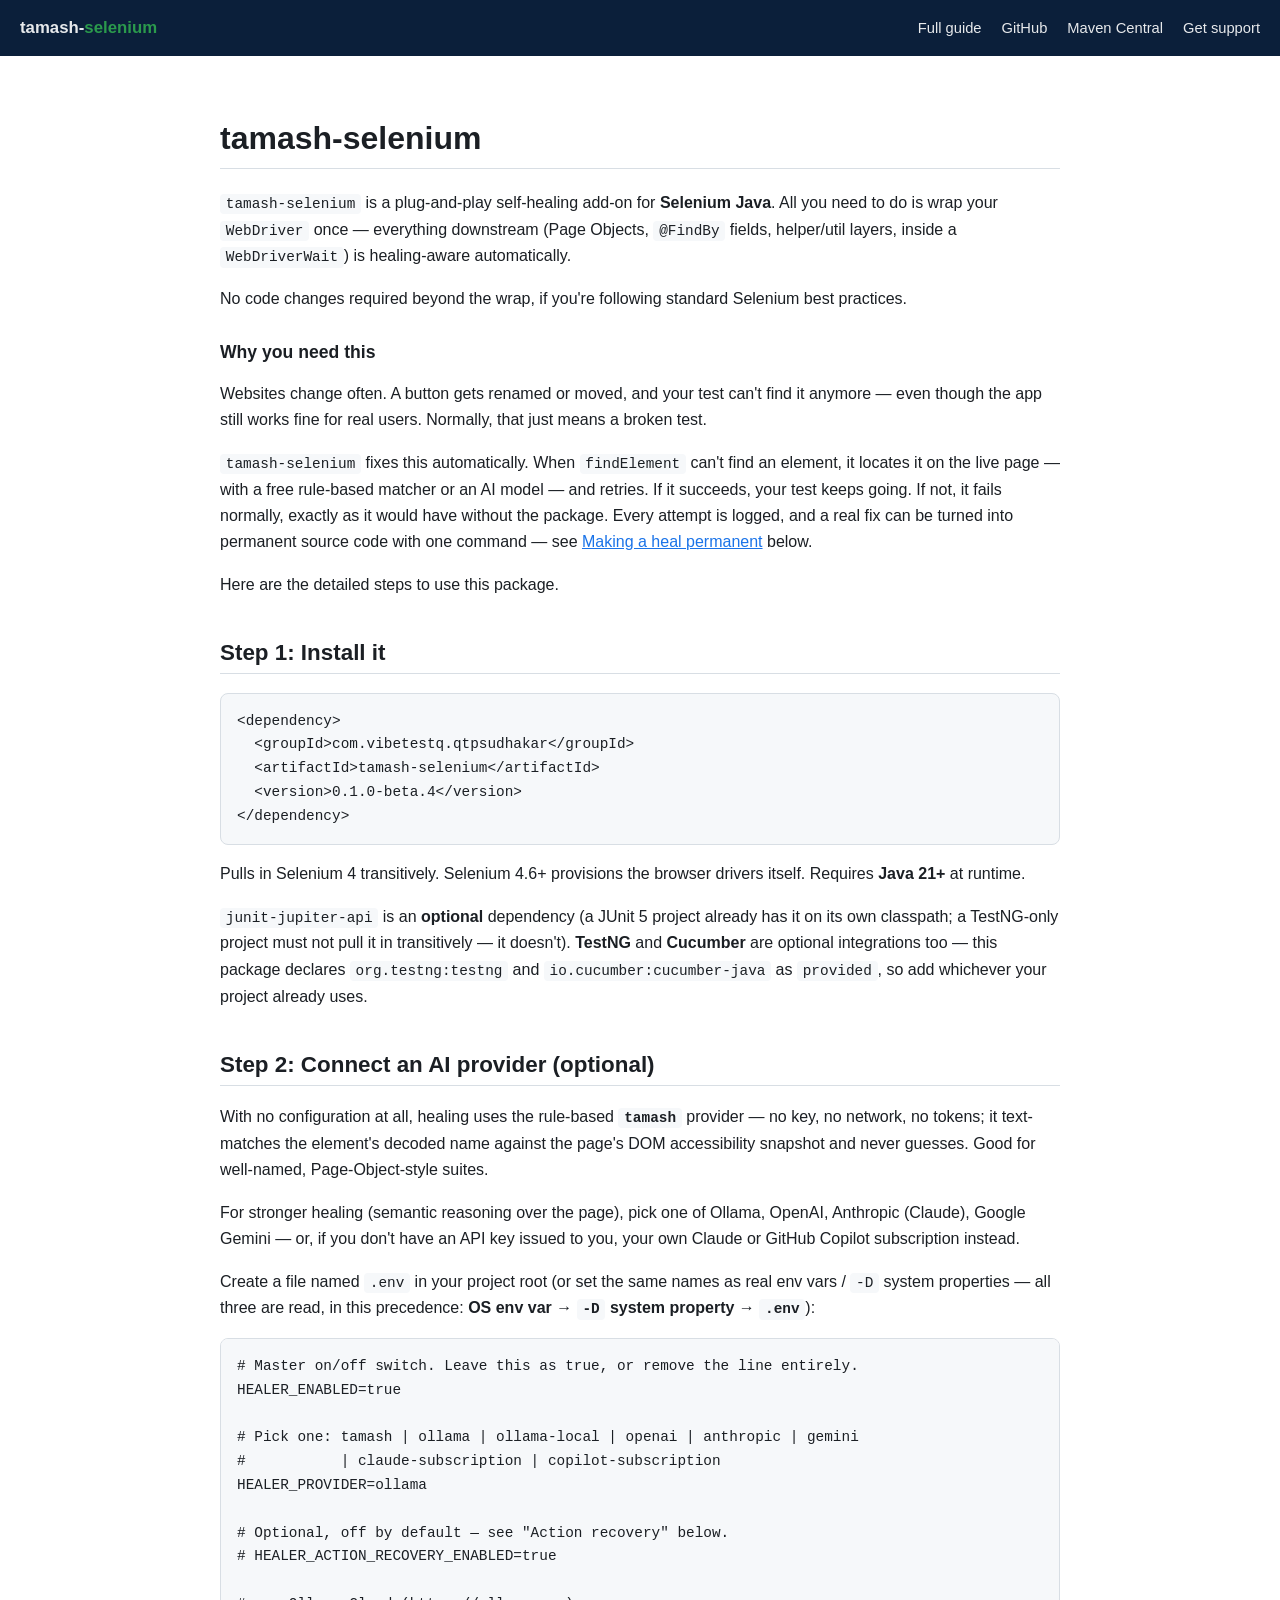
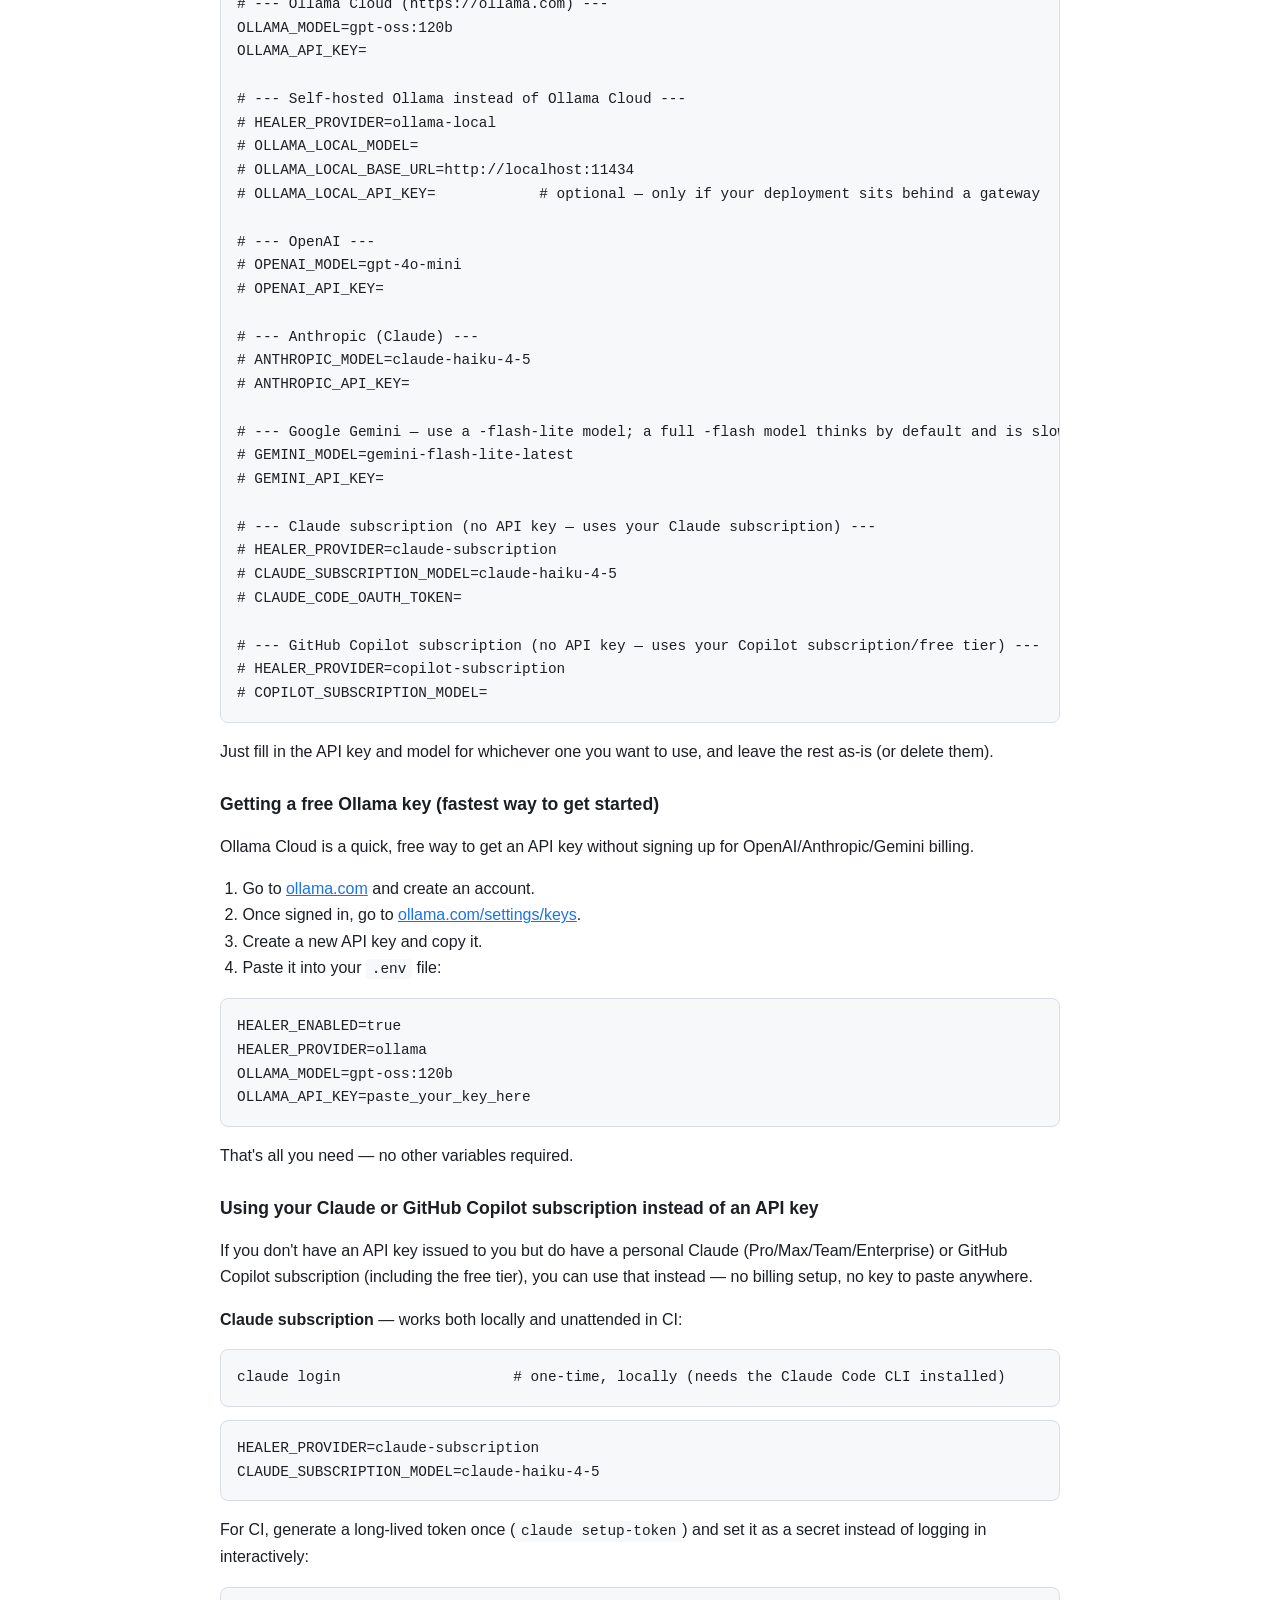
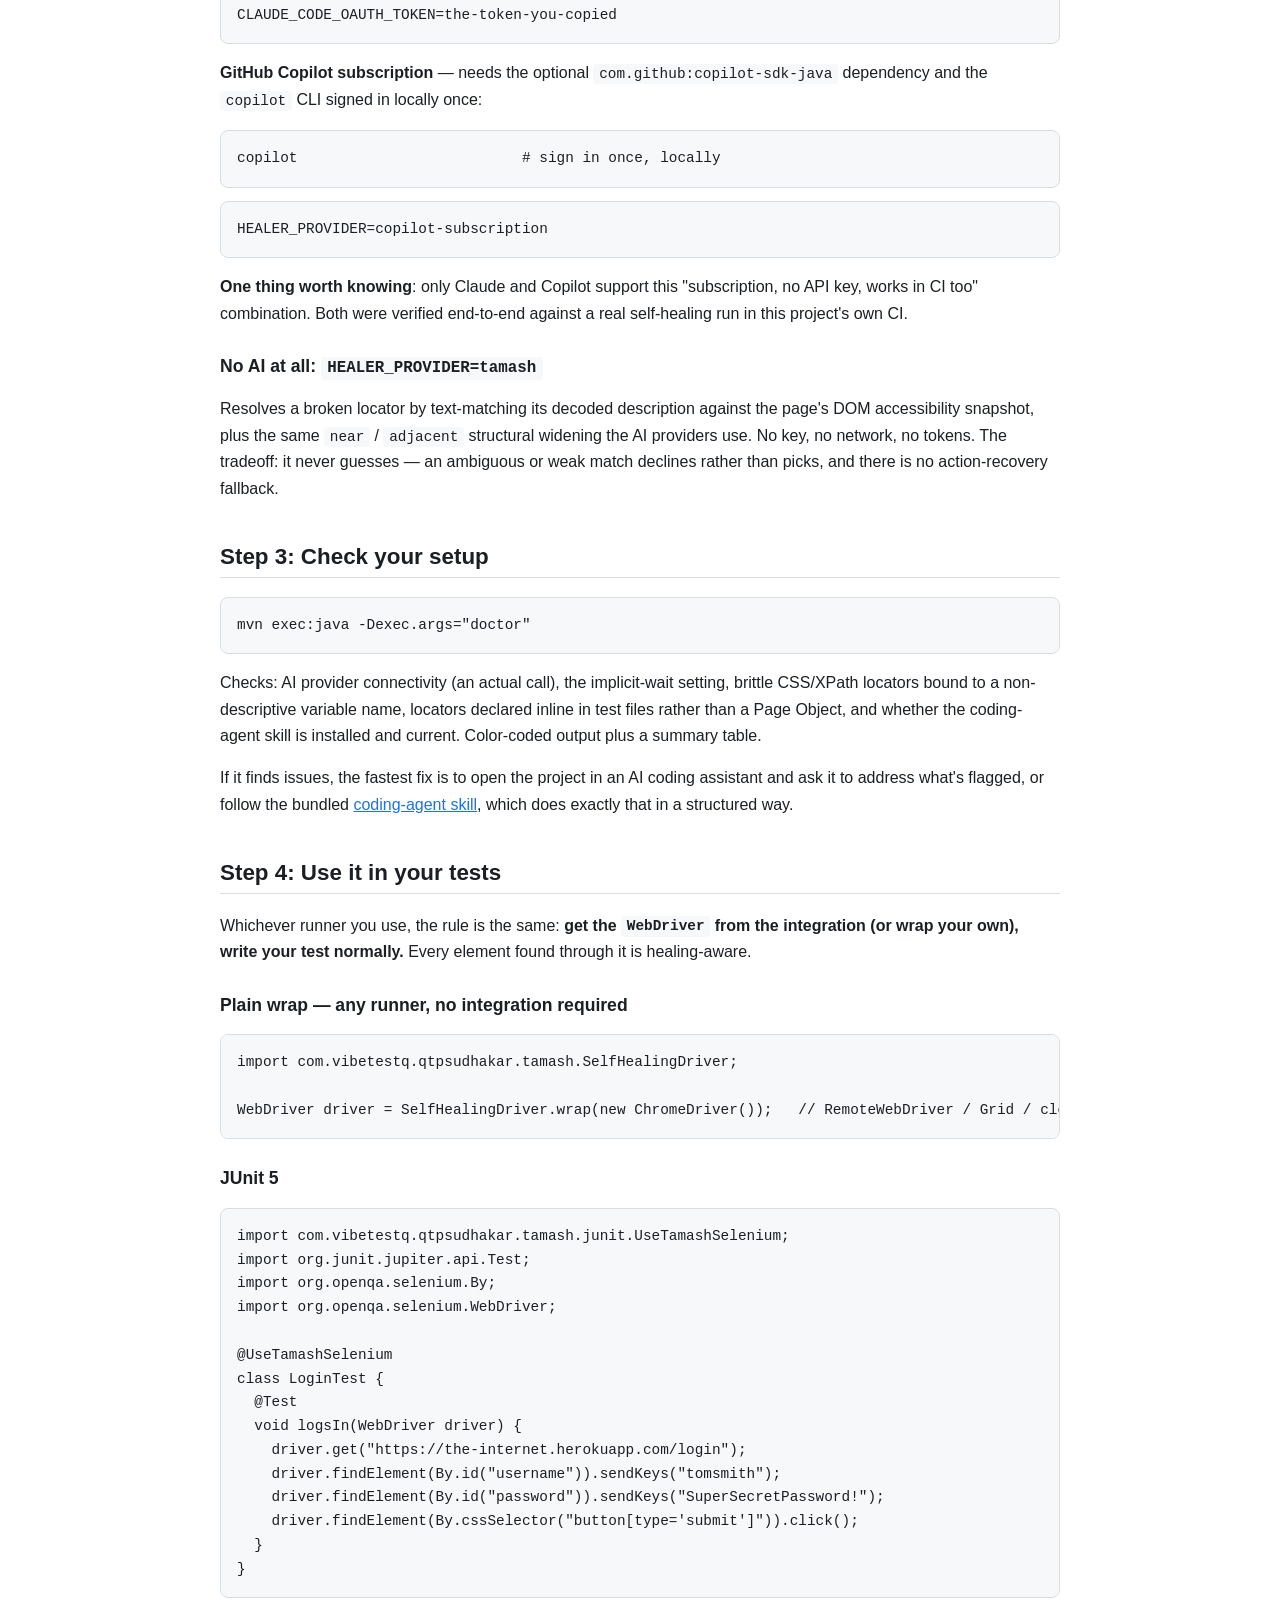
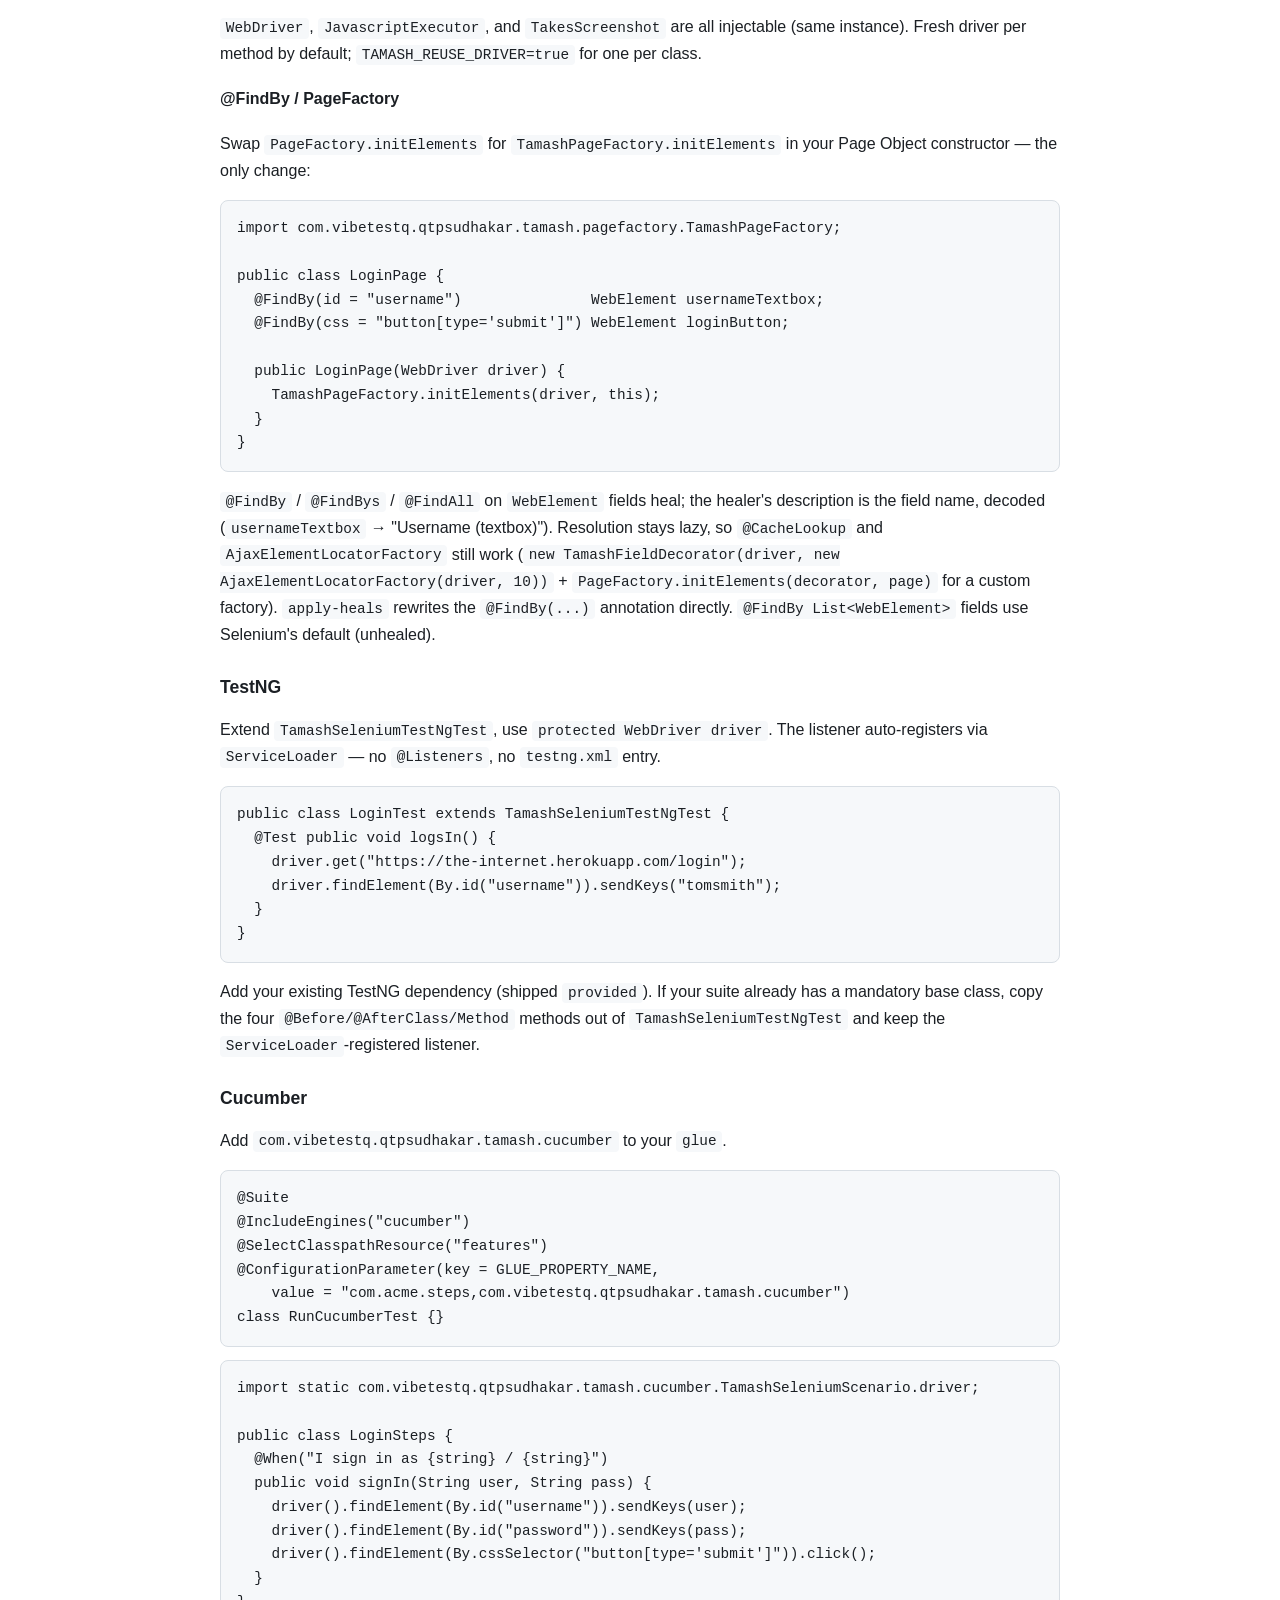
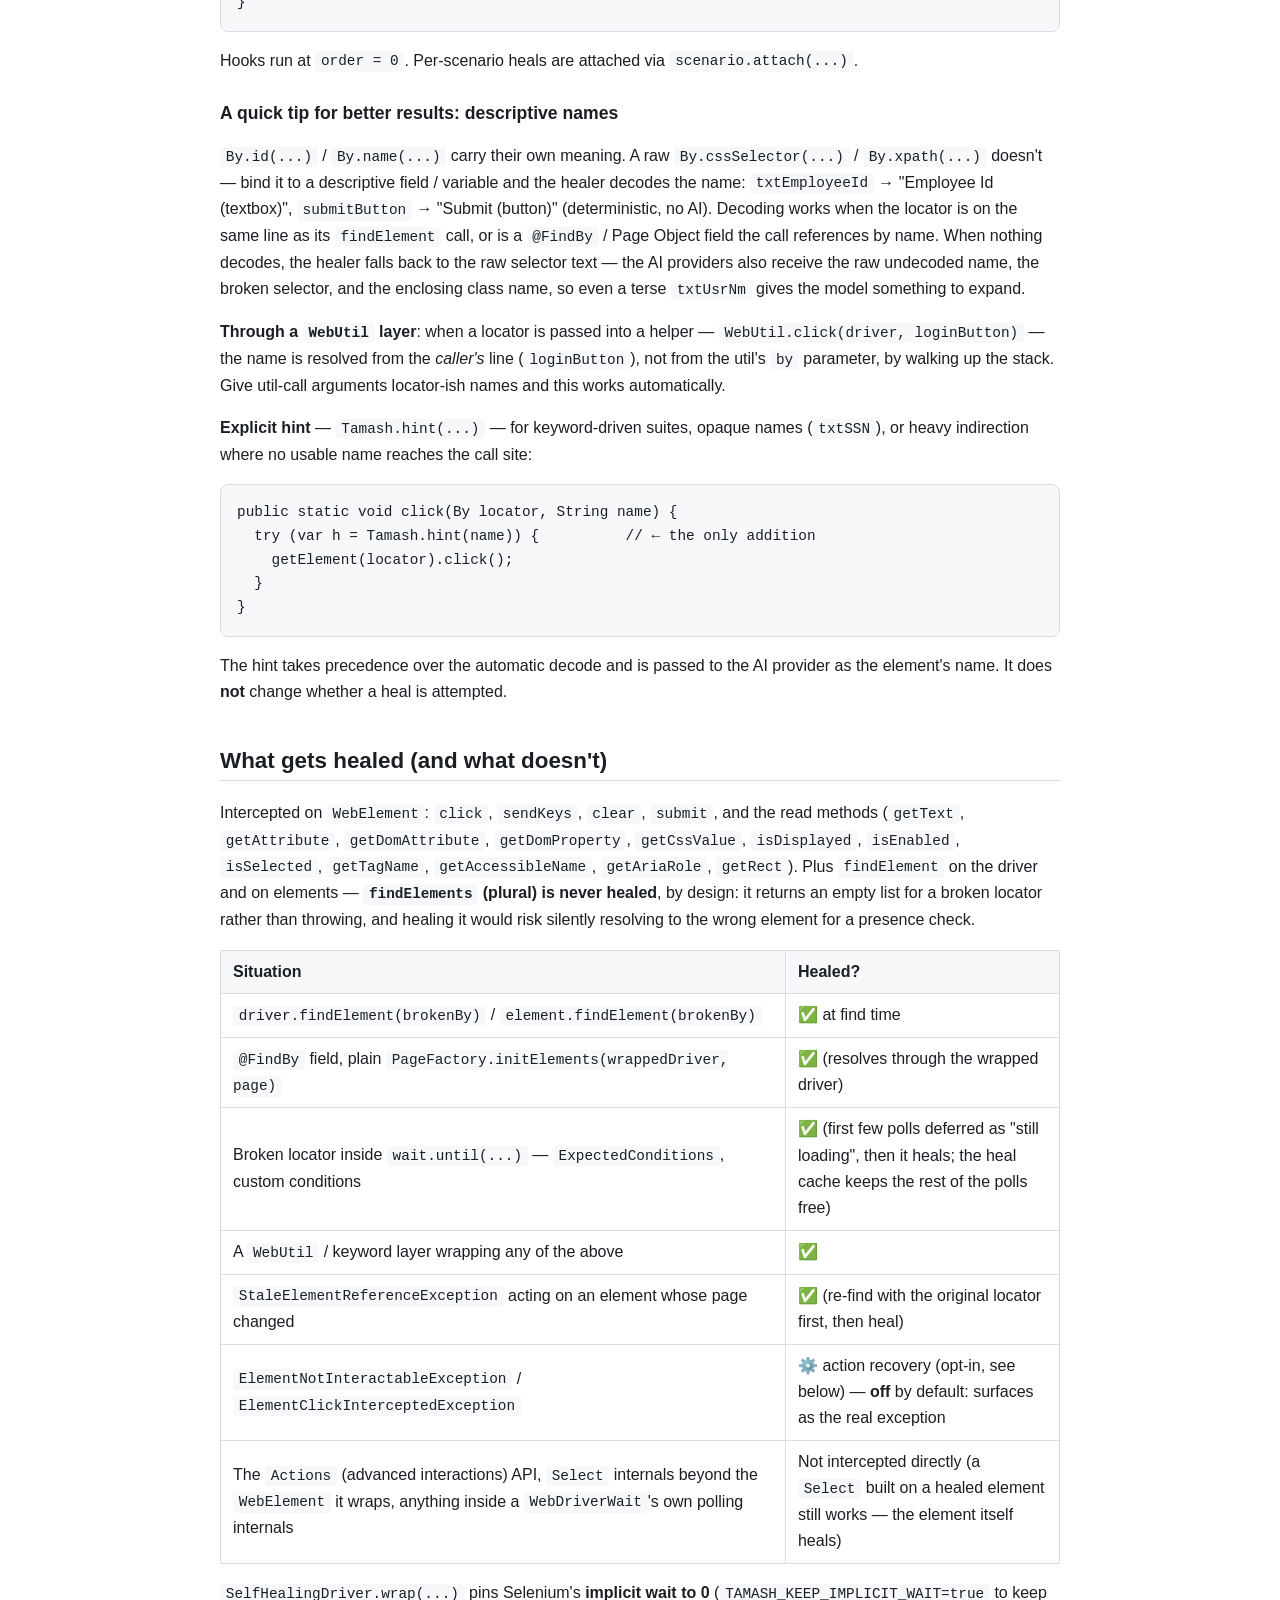
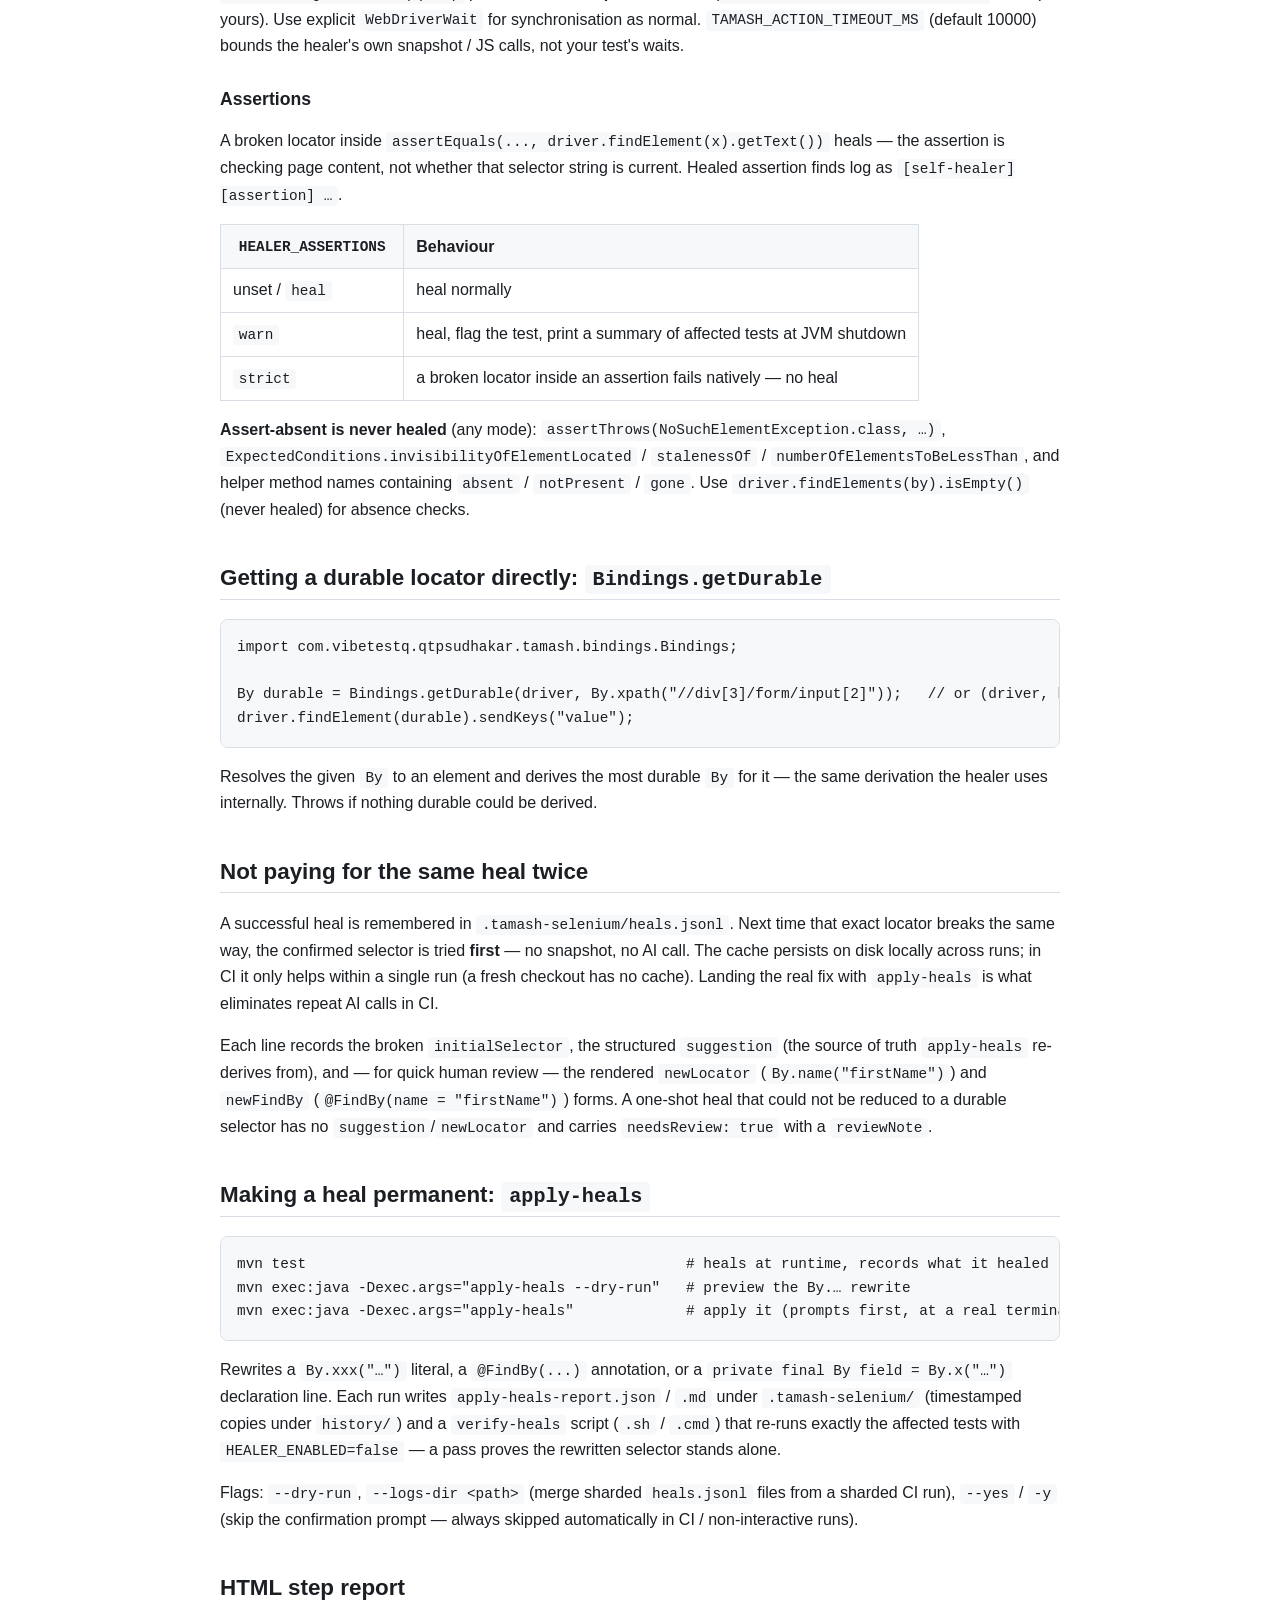
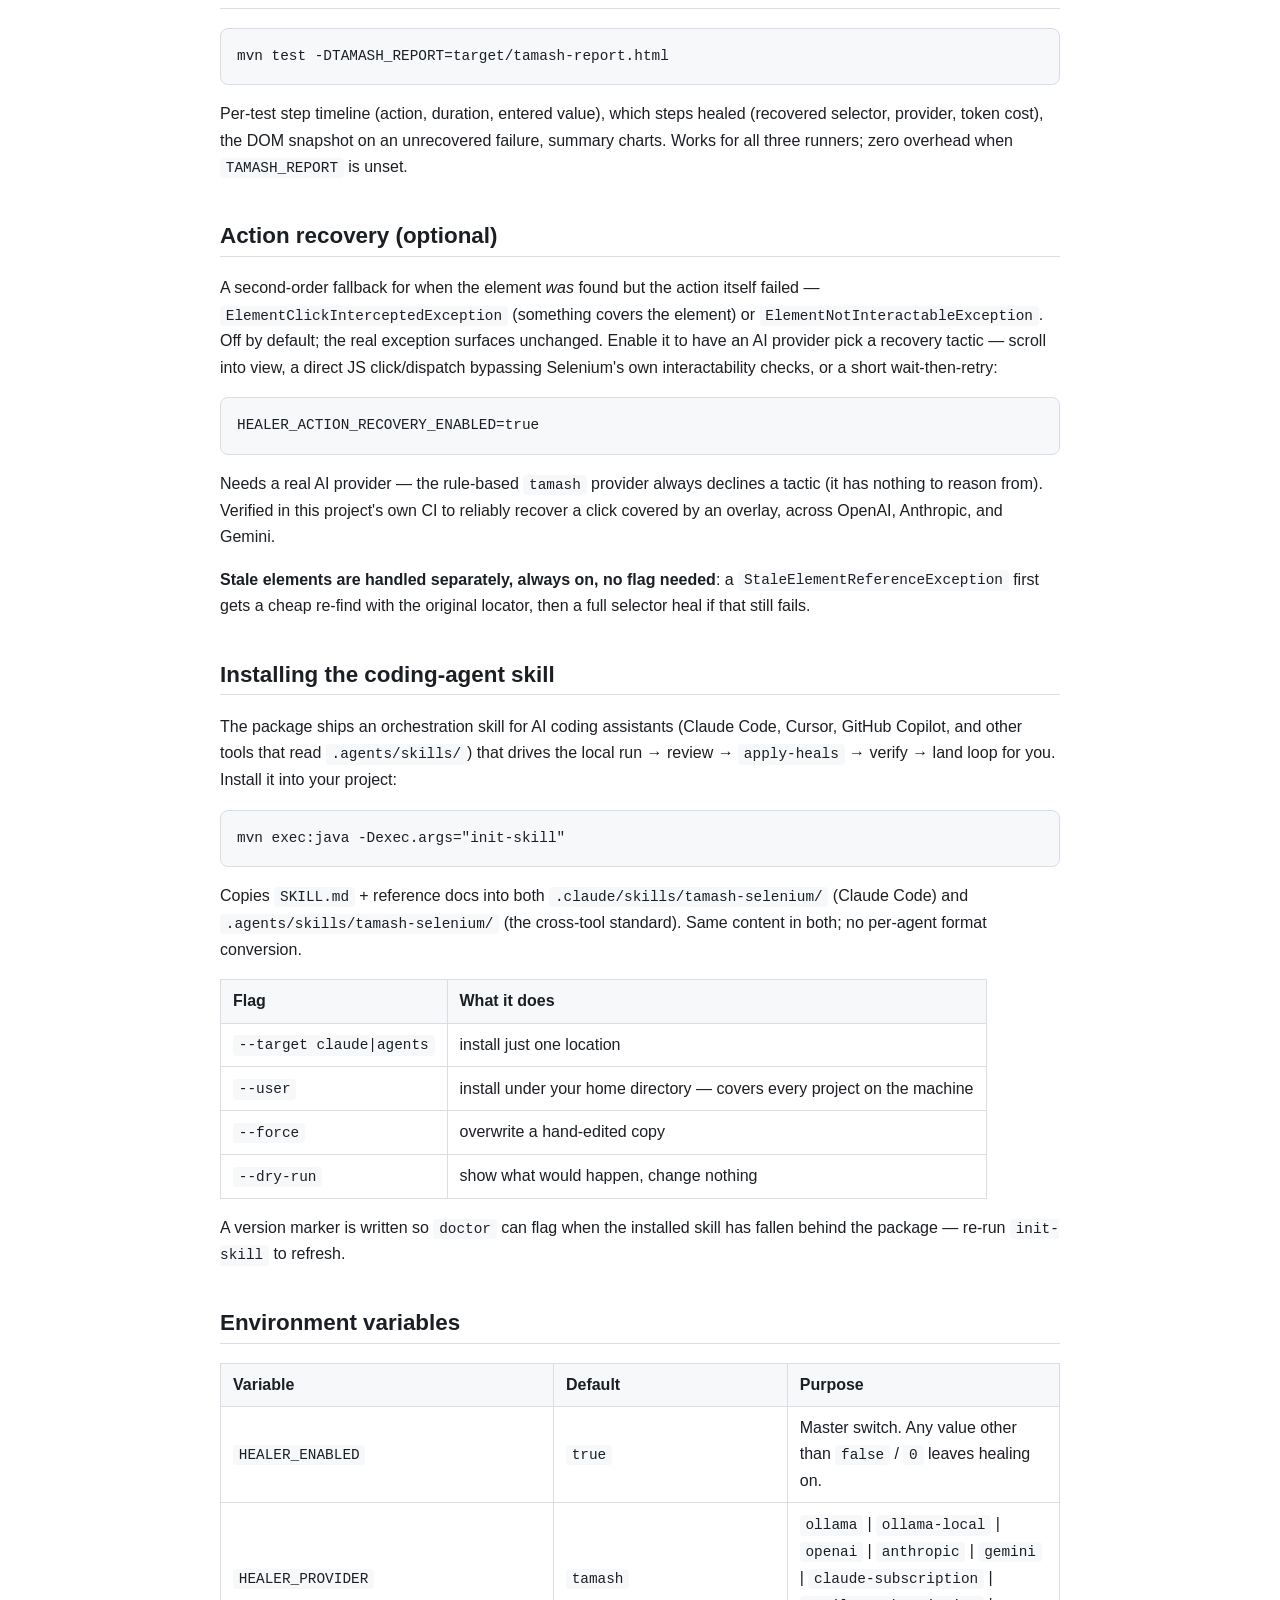
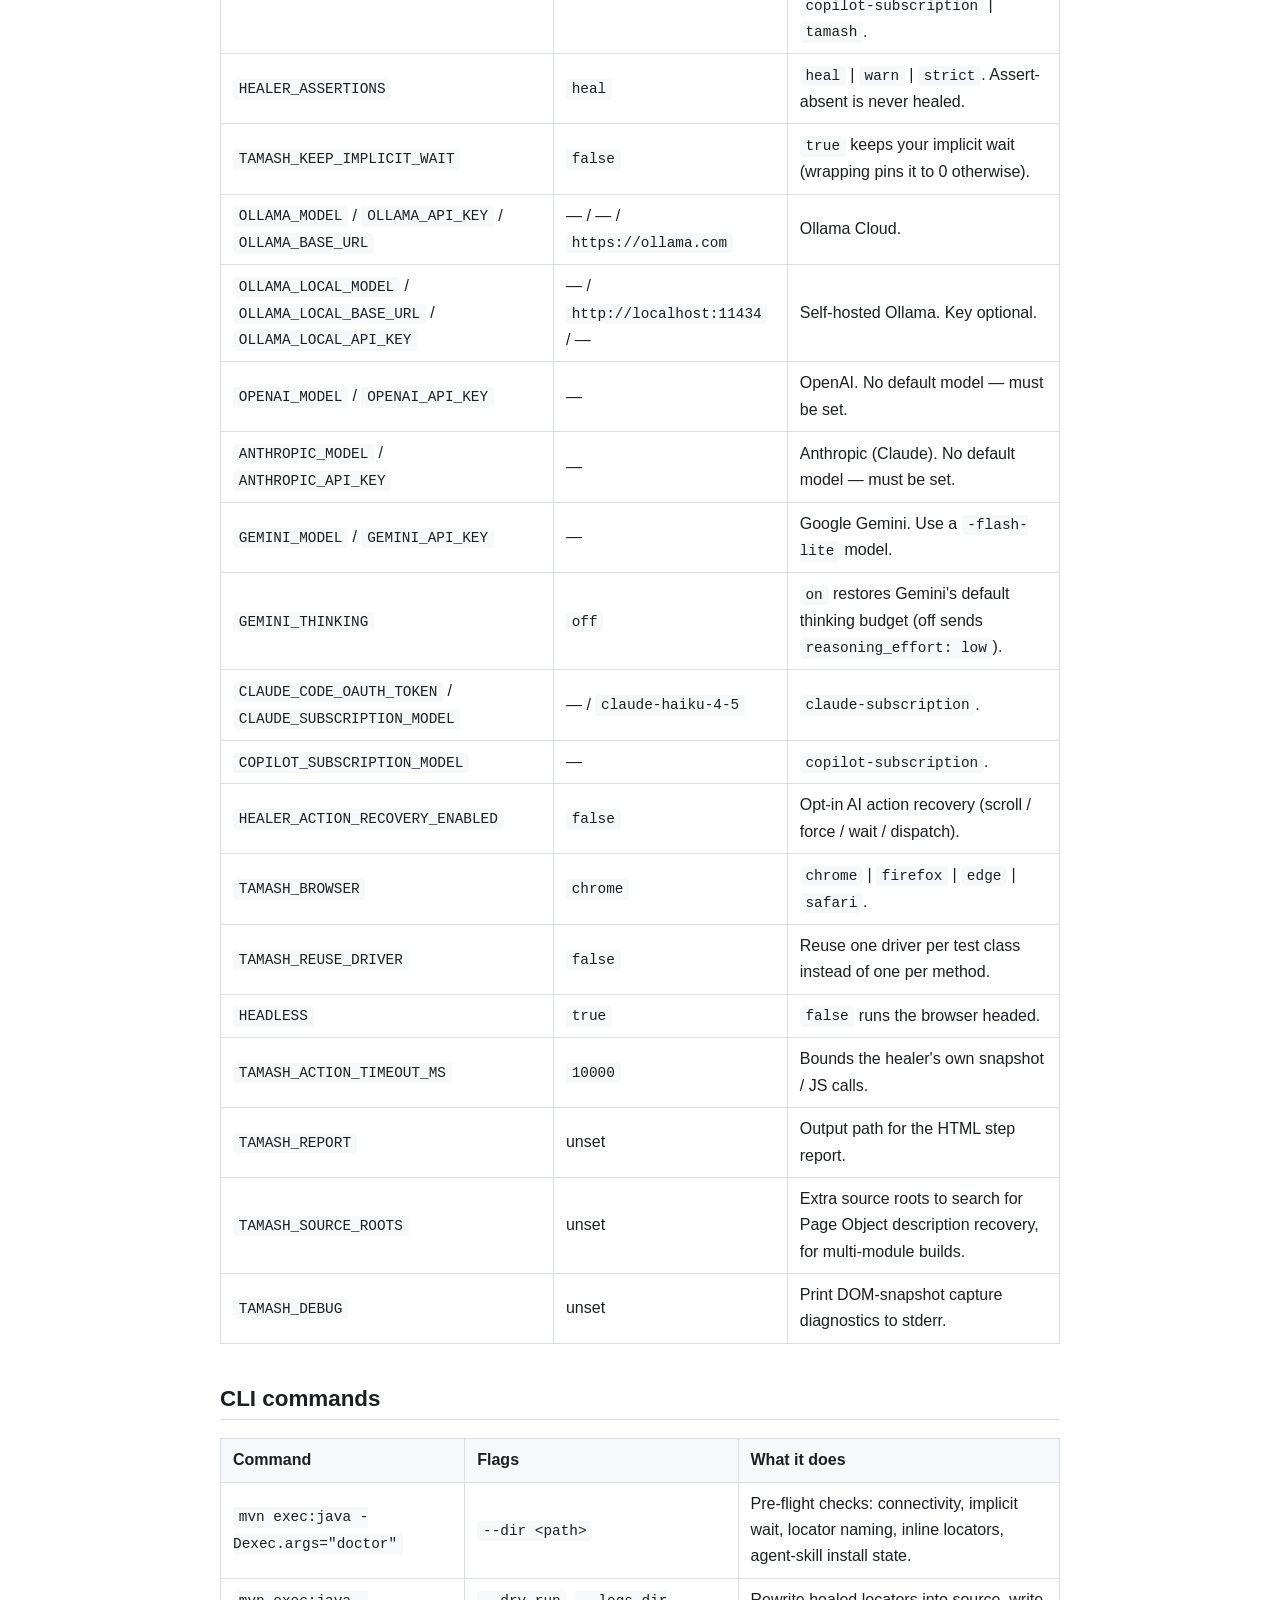
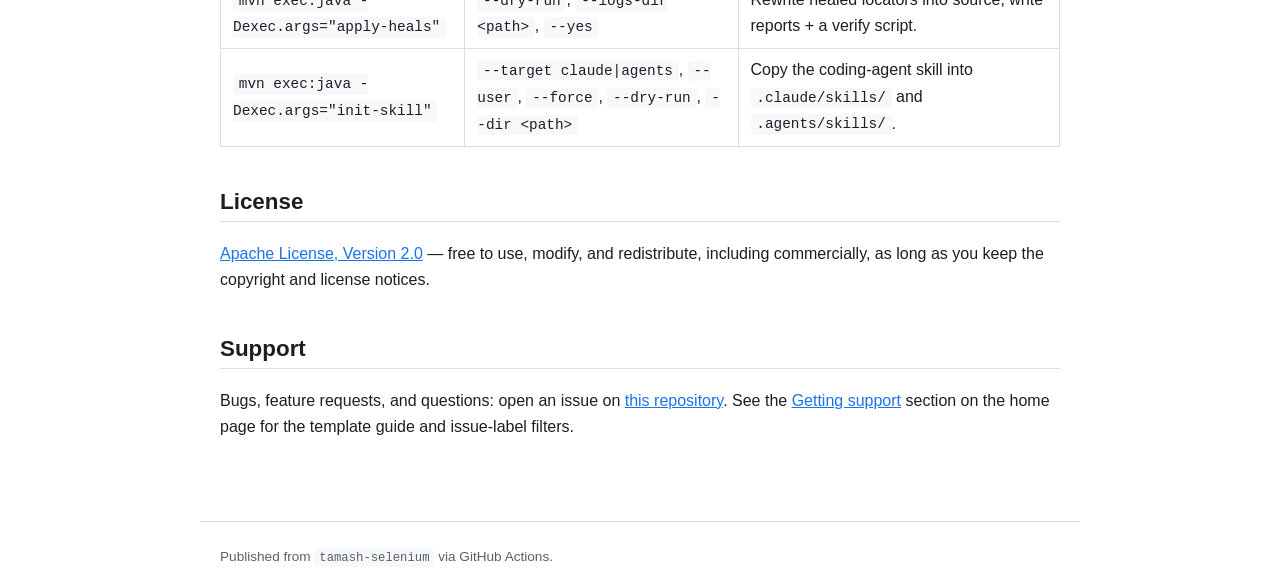
==== docs/guide.html @ b16e3bda "docs: GitHub Pages site + issue templates (this repo is now docs + support home) - docs/ — a static " ====
<!doctype html>
<html lang="en">
<head>
<meta charset="utf-8">
<meta name="viewport" content="width=device-width, initial-scale=1">
<title>Guide — tamash-selenium</title>
<meta name="description" content="Complete guide to tamash-selenium: self-healing for Selenium Java.">
<link rel="stylesheet" href="style.css">
</head>
<body>
<nav class="top">
  <a class="brand" href="index.html">tamash-<span>selenium</span></a>
  <a href="guide.html">Full guide</a>
  <a href="https://github.com/qtpsudhakarproducts/tamash-selenium">GitHub</a>
  <a href="https://central.sonatype.com/artifact/com.vibetestq.qtpsudhakar/tamash-selenium">Maven Central</a>
  <a href="https://github.com/qtpsudhakarproducts/tamash-selenium/issues/new/choose">Get support</a>
</nav>
<main>

<h1>tamash-selenium</h1>
<p><code>tamash-selenium</code> is a plug-and-play self-healing add-on for <strong>Selenium
Java</strong>. All you need to do is wrap your <code>WebDriver</code> once — everything downstream
(Page Objects, <code>@FindBy</code> fields, helper/util layers, inside a
<code>WebDriverWait</code>) is healing-aware automatically.</p>
<p>No code changes required beyond the wrap, if you're following standard Selenium best practices.</p>

<h3>Why you need this</h3>
<p>Websites change often. A button gets renamed or moved, and your test can't find it anymore —
even though the app still works fine for real users. Normally, that just means a broken test.</p>
<p><code>tamash-selenium</code> fixes this automatically. When <code>findElement</code> can't find
an element, it locates it on the live page — with a free rule-based matcher or an AI model — and
retries. If it succeeds, your test keeps going. If not, it fails normally, exactly as it would have
without the package. Every attempt is logged, and a real fix can be turned into permanent source
code with one command — see <a href="#making-a-heal-permanent-apply-heals">Making a heal
permanent</a> below.</p>
<p>Here are the detailed steps to use this package.</p>

<h2 id="step-1-install">Step 1: Install it</h2>
<pre><code class="language-xml">&lt;dependency&gt;
  &lt;groupId&gt;com.vibetestq.qtpsudhakar&lt;/groupId&gt;
  &lt;artifactId&gt;tamash-selenium&lt;/artifactId&gt;
  &lt;version&gt;0.1.0-beta.4&lt;/version&gt;
&lt;/dependency&gt;
</code></pre>
<p>Pulls in Selenium 4 transitively. Selenium 4.6+ provisions the browser drivers itself. Requires
<strong>Java 21+</strong> at runtime.</p>
<p><code>junit-jupiter-api</code> is an <strong>optional</strong> dependency (a JUnit 5 project
already has it on its own classpath; a TestNG-only project must not pull it in transitively — it
doesn't). <strong>TestNG</strong> and <strong>Cucumber</strong> are optional integrations too — this
package declares <code>org.testng:testng</code> and <code>io.cucumber:cucumber-java</code> as
<code>provided</code>, so add whichever your project already uses.</p>

<h2 id="step-2-connect-an-ai-provider">Step 2: Connect an AI provider (optional)</h2>
<p>With no configuration at all, healing uses the rule-based <strong><code>tamash</code></strong>
provider — no key, no network, no tokens; it text-matches the element's decoded name against the
page's DOM accessibility snapshot and never guesses. Good for well-named, Page-Object-style suites.</p>
<p>For stronger healing (semantic reasoning over the page), pick one of Ollama, OpenAI, Anthropic
(Claude), Google Gemini — or, if you don't have an API key issued to you, your own Claude or
GitHub Copilot subscription instead.</p>
<p>Create a file named <code>.env</code> in your project root (or set the same names as real env
vars / <code>-D</code> system properties — all three are read, in this precedence:
<strong>OS env var → <code>-D</code> system property → <code>.env</code></strong>):</p>
<pre><code class="language-sh"># Master on/off switch. Leave this as true, or remove the line entirely.
HEALER_ENABLED=true

# Pick one: tamash | ollama | ollama-local | openai | anthropic | gemini
#           | claude-subscription | copilot-subscription
HEALER_PROVIDER=ollama

# Optional, off by default — see "Action recovery" below.
# HEALER_ACTION_RECOVERY_ENABLED=true

# --- Ollama Cloud (https://ollama.com) ---
OLLAMA_MODEL=gpt-oss:120b
OLLAMA_API_KEY=

# --- Self-hosted Ollama instead of Ollama Cloud ---
# HEALER_PROVIDER=ollama-local
# OLLAMA_LOCAL_MODEL=
# OLLAMA_LOCAL_BASE_URL=http://localhost:11434
# OLLAMA_LOCAL_API_KEY=            # optional — only if your deployment sits behind a gateway

# --- OpenAI ---
# OPENAI_MODEL=gpt-4o-mini
# OPENAI_API_KEY=

# --- Anthropic (Claude) ---
# ANTHROPIC_MODEL=claude-haiku-4-5
# ANTHROPIC_API_KEY=

# --- Google Gemini — use a -flash-lite model; a full -flash model thinks by default and is slow ---
# GEMINI_MODEL=gemini-flash-lite-latest
# GEMINI_API_KEY=

# --- Claude subscription (no API key — uses your Claude subscription) ---
# HEALER_PROVIDER=claude-subscription
# CLAUDE_SUBSCRIPTION_MODEL=claude-haiku-4-5
# CLAUDE_CODE_OAUTH_TOKEN=

# --- GitHub Copilot subscription (no API key — uses your Copilot subscription/free tier) ---
# HEALER_PROVIDER=copilot-subscription
# COPILOT_SUBSCRIPTION_MODEL=
</code></pre>
<p>Just fill in the API key and model for whichever one you want to use, and leave the rest as-is
(or delete them).</p>

<h3>Getting a free Ollama key (fastest way to get started)</h3>
<p>Ollama Cloud is a quick, free way to get an API key without signing up for
OpenAI/Anthropic/Gemini billing.</p>
<ol>
<li>Go to <a href="https://ollama.com/">ollama.com</a> and create an account.</li>
<li>Once signed in, go to <a href="https://ollama.com/settings/keys">ollama.com/settings/keys</a>.</li>
<li>Create a new API key and copy it.</li>
<li>Paste it into your <code>.env</code> file:</li>
</ol>
<pre><code class="language-sh">HEALER_ENABLED=true
HEALER_PROVIDER=ollama
OLLAMA_MODEL=gpt-oss:120b
OLLAMA_API_KEY=paste_your_key_here
</code></pre>
<p>That's all you need — no other variables required.</p>

<h3>Using your Claude or GitHub Copilot subscription instead of an API key</h3>
<p>If you don't have an API key issued to you but do have a personal Claude (Pro/Max/Team/Enterprise)
or GitHub Copilot subscription (including the free tier), you can use that instead — no billing
setup, no key to paste anywhere.</p>
<p><strong>Claude subscription</strong> — works both locally and unattended in CI:</p>
<pre><code class="language-sh">claude login                    # one-time, locally (needs the Claude Code CLI installed)
</code></pre>
<pre><code class="language-sh">HEALER_PROVIDER=claude-subscription
CLAUDE_SUBSCRIPTION_MODEL=claude-haiku-4-5
</code></pre>
<p>For CI, generate a long-lived token once (<code>claude setup-token</code>) and set it as a secret
instead of logging in interactively:</p>
<pre><code class="language-sh">CLAUDE_CODE_OAUTH_TOKEN=the-token-you-copied
</code></pre>
<p><strong>GitHub Copilot subscription</strong> — needs the optional
<code>com.github:copilot-sdk-java</code> dependency and the <code>copilot</code> CLI signed in
locally once:</p>
<pre><code class="language-sh">copilot                          # sign in once, locally
</code></pre>
<pre><code class="language-sh">HEALER_PROVIDER=copilot-subscription
</code></pre>
<p><strong>One thing worth knowing</strong>: only Claude and Copilot support this "subscription, no
API key, works in CI too" combination. Both were verified end-to-end against a real self-healing run
in this project's own CI.</p>

<h3>No AI at all: <code>HEALER_PROVIDER=tamash</code></h3>
<p>Resolves a broken locator by text-matching its decoded description against the page's DOM
accessibility snapshot, plus the same <code>near</code> / <code>adjacent</code> structural widening
the AI providers use. No key, no network, no tokens. The tradeoff: it never guesses — an ambiguous
or weak match declines rather than picks, and there is no action-recovery fallback.</p>

<h2 id="step-3-check-your-setup">Step 3: Check your setup</h2>
<pre><code class="language-sh">mvn exec:java -Dexec.args="doctor"
</code></pre>
<p>Checks: AI provider connectivity (an actual call), the implicit-wait setting, brittle
CSS/XPath locators bound to a non-descriptive variable name, locators declared inline in test files
rather than a Page Object, and whether the coding-agent skill is installed and current. Color-coded
output plus a summary table.</p>
<p>If it finds issues, the fastest fix is to open the project in an AI coding assistant and ask it
to address what's flagged, or follow the bundled <a href="#installing-the-coding-agent-skill">coding-agent
skill</a>, which does exactly that in a structured way.</p>

<h2 id="step-4-use-it-in-your-tests">Step 4: Use it in your tests</h2>
<p>Whichever runner you use, the rule is the same: <strong>get the <code>WebDriver</code> from the
integration (or wrap your own), write your test normally.</strong> Every element found through it is
healing-aware.</p>

<h3>Plain wrap — any runner, no integration required</h3>
<pre><code class="language-java">import com.vibetestq.qtpsudhakar.tamash.SelfHealingDriver;

WebDriver driver = SelfHealingDriver.wrap(new ChromeDriver());   // RemoteWebDriver / Grid / cloud all fine
</code></pre>

<h3>JUnit 5</h3>
<pre><code class="language-java">import com.vibetestq.qtpsudhakar.tamash.junit.UseTamashSelenium;
import org.junit.jupiter.api.Test;
import org.openqa.selenium.By;
import org.openqa.selenium.WebDriver;

@UseTamashSelenium
class LoginTest {
  @Test
  void logsIn(WebDriver driver) {
    driver.get("https://the-internet.herokuapp.com/login");
    driver.findElement(By.id("username")).sendKeys("tomsmith");
    driver.findElement(By.id("password")).sendKeys("SuperSecretPassword!");
    driver.findElement(By.cssSelector("button[type='submit']")).click();
  }
}
</code></pre>
<p><code>WebDriver</code>, <code>JavascriptExecutor</code>, and <code>TakesScreenshot</code> are all
injectable (same instance). Fresh driver per method by default;
<code>TAMASH_REUSE_DRIVER=true</code> for one per class.</p>

<h4>@FindBy / PageFactory</h4>
<p>Swap <code>PageFactory.initElements</code> for <code>TamashPageFactory.initElements</code> in
your Page Object constructor — the only change:</p>
<pre><code class="language-java">import com.vibetestq.qtpsudhakar.tamash.pagefactory.TamashPageFactory;

public class LoginPage {
  @FindBy(id = "username")               WebElement usernameTextbox;
  @FindBy(css = "button[type='submit']") WebElement loginButton;

  public LoginPage(WebDriver driver) {
    TamashPageFactory.initElements(driver, this);
  }
}
</code></pre>
<p><code>@FindBy</code> / <code>@FindBys</code> / <code>@FindAll</code> on <code>WebElement</code>
fields heal; the healer's description is the field name, decoded
(<code>usernameTextbox</code> → "Username (textbox)"). Resolution stays lazy, so
<code>@CacheLookup</code> and <code>AjaxElementLocatorFactory</code> still work
(<code>new TamashFieldDecorator(driver, new AjaxElementLocatorFactory(driver, 10))</code> +
<code>PageFactory.initElements(decorator, page)</code> for a custom factory).
<code>apply-heals</code> rewrites the <code>@FindBy(...)</code> annotation directly.
<code>@FindBy List&lt;WebElement&gt;</code> fields use Selenium's default (unhealed).</p>

<h3>TestNG</h3>
<p>Extend <code>TamashSeleniumTestNgTest</code>, use <code>protected WebDriver driver</code>. The
listener auto-registers via <code>ServiceLoader</code> — no <code>@Listeners</code>, no
<code>testng.xml</code> entry.</p>
<pre><code class="language-java">public class LoginTest extends TamashSeleniumTestNgTest {
  @Test public void logsIn() {
    driver.get("https://the-internet.herokuapp.com/login");
    driver.findElement(By.id("username")).sendKeys("tomsmith");
  }
}
</code></pre>
<p>Add your existing TestNG dependency (shipped <code>provided</code>). If your suite already has a
mandatory base class, copy the four <code>@Before/@AfterClass/Method</code> methods out of
<code>TamashSeleniumTestNgTest</code> and keep the <code>ServiceLoader</code>-registered listener.</p>

<h3>Cucumber</h3>
<p>Add <code>com.vibetestq.qtpsudhakar.tamash.cucumber</code> to your <code>glue</code>.</p>
<pre><code class="language-java">@Suite
@IncludeEngines("cucumber")
@SelectClasspathResource("features")
@ConfigurationParameter(key = GLUE_PROPERTY_NAME,
    value = "com.acme.steps,com.vibetestq.qtpsudhakar.tamash.cucumber")
class RunCucumberTest {}
</code></pre>
<pre><code class="language-java">import static com.vibetestq.qtpsudhakar.tamash.cucumber.TamashSeleniumScenario.driver;

public class LoginSteps {
  @When("I sign in as {string} / {string}")
  public void signIn(String user, String pass) {
    driver().findElement(By.id("username")).sendKeys(user);
    driver().findElement(By.id("password")).sendKeys(pass);
    driver().findElement(By.cssSelector("button[type='submit']")).click();
  }
}
</code></pre>
<p>Hooks run at <code>order = 0</code>. Per-scenario heals are attached via
<code>scenario.attach(...)</code>.</p>

<h3>A quick tip for better results: descriptive names</h3>
<p><code>By.id(...)</code> / <code>By.name(...)</code> carry their own meaning. A raw
<code>By.cssSelector(...)</code> / <code>By.xpath(...)</code> doesn't — bind it to a descriptive
field / variable and the healer decodes the name: <code>txtEmployeeId</code> → "Employee Id
(textbox)", <code>submitButton</code> → "Submit (button)" (deterministic, no AI). Decoding works
when the locator is on the same line as its <code>findElement</code> call, or is a
<code>@FindBy</code> / Page Object field the call references by name. When nothing decodes, the
healer falls back to the raw selector text — the AI providers also receive the raw undecoded name,
the broken selector, and the enclosing class name, so even a terse <code>txtUsrNm</code> gives the
model something to expand.</p>
<p><strong>Through a <code>WebUtil</code> layer</strong>: when a locator is passed into a helper —
<code>WebUtil.click(driver, loginButton)</code> — the name is resolved from the <em>caller's</em>
line (<code>loginButton</code>), not from the util's <code>by</code> parameter, by walking up the
stack. Give util-call arguments locator-ish names and this works automatically.</p>
<p><strong>Explicit hint</strong> — <code>Tamash.hint(...)</code> — for keyword-driven suites, opaque
names (<code>txtSSN</code>), or heavy indirection where no usable name reaches the call site:</p>
<pre><code class="language-java">public static void click(By locator, String name) {
  try (var h = Tamash.hint(name)) {          // ← the only addition
    getElement(locator).click();
  }
}
</code></pre>
<p>The hint takes precedence over the automatic decode and is passed to the AI provider as the
element's name. It does <strong>not</strong> change whether a heal is attempted.</p>

<h2 id="what-gets-healed">What gets healed (and what doesn't)</h2>
<p>Intercepted on <code>WebElement</code>: <code>click</code>, <code>sendKeys</code>,
<code>clear</code>, <code>submit</code>, and the read methods (<code>getText</code>,
<code>getAttribute</code>, <code>getDomAttribute</code>, <code>getDomProperty</code>,
<code>getCssValue</code>, <code>isDisplayed</code>, <code>isEnabled</code>, <code>isSelected</code>,
<code>getTagName</code>, <code>getAccessibleName</code>, <code>getAriaRole</code>,
<code>getRect</code>). Plus <code>findElement</code> on the driver and on elements —
<strong><code>findElements</code> (plural) is never healed</strong>, by design: it returns an empty
list for a broken locator rather than throwing, and healing it would risk silently resolving to the
wrong element for a presence check.</p>
<table>
<thead><tr><th>Situation</th><th>Healed?</th></tr></thead>
<tbody>
<tr><td><code>driver.findElement(brokenBy)</code> / <code>element.findElement(brokenBy)</code></td><td>✅ at find time</td></tr>
<tr><td><code>@FindBy</code> field, plain <code>PageFactory.initElements(wrappedDriver, page)</code></td><td>✅ (resolves through the wrapped driver)</td></tr>
<tr><td>Broken locator inside <code>wait.until(...)</code> — <code>ExpectedConditions</code>, custom conditions</td><td>✅ (first few polls deferred as "still loading", then it heals; the heal cache keeps the rest of the polls free)</td></tr>
<tr><td>A <code>WebUtil</code> / keyword layer wrapping any of the above</td><td>✅</td></tr>
<tr><td><code>StaleElementReferenceException</code> acting on an element whose page changed</td><td>✅ (re-find with the original locator first, then heal)</td></tr>
<tr><td><code>ElementNotInteractableException</code> / <code>ElementClickInterceptedException</code></td><td>⚙️ action recovery (opt-in, see below) — <strong>off</strong> by default: surfaces as the real exception</td></tr>
<tr><td>The <code>Actions</code> (advanced interactions) API, <code>Select</code> internals beyond the <code>WebElement</code> it wraps, anything inside a <code>WebDriverWait</code>'s own polling internals</td><td>Not intercepted directly (a <code>Select</code> built on a healed element still works — the element itself heals)</td></tr>
</tbody>
</table>
<p><code>SelfHealingDriver.wrap(...)</code> pins Selenium's <strong>implicit wait to 0</strong>
(<code>TAMASH_KEEP_IMPLICIT_WAIT=true</code> to keep yours). Use explicit
<code>WebDriverWait</code> for synchronisation as normal. <code>TAMASH_ACTION_TIMEOUT_MS</code>
(default 10000) bounds the healer's own snapshot / JS calls, not your test's waits.</p>

<h3>Assertions</h3>
<p>A broken locator inside <code>assertEquals(..., driver.findElement(x).getText())</code> heals —
the assertion is checking page content, not whether that selector string is current. Healed
assertion finds log as <code>[self-healer][assertion] …</code>.</p>
<table>
<thead><tr><th><code>HEALER_ASSERTIONS</code></th><th>Behaviour</th></tr></thead>
<tbody>
<tr><td>unset / <code>heal</code></td><td>heal normally</td></tr>
<tr><td><code>warn</code></td><td>heal, flag the test, print a summary of affected tests at JVM shutdown</td></tr>
<tr><td><code>strict</code></td><td>a broken locator inside an assertion fails natively — no heal</td></tr>
</tbody>
</table>
<p><strong>Assert-absent is never healed</strong> (any mode):
<code>assertThrows(NoSuchElementException.class, …)</code>,
<code>ExpectedConditions.invisibilityOfElementLocated</code> / <code>stalenessOf</code> /
<code>numberOfElementsToBeLessThan</code>, and helper method names containing <code>absent</code> /
<code>notPresent</code> / <code>gone</code>. Use <code>driver.findElements(by).isEmpty()</code>
(never healed) for absence checks.</p>

<h2 id="getting-a-durable-locator-directly">Getting a durable locator directly: <code>Bindings.getDurable</code></h2>
<pre><code class="language-java">import com.vibetestq.qtpsudhakar.tamash.bindings.Bindings;

By durable = Bindings.getDurable(driver, By.xpath("//div[3]/form/input[2]"));   // or (driver, by, "sendKeys")
driver.findElement(durable).sendKeys("value");
</code></pre>
<p>Resolves the given <code>By</code> to an element and derives the most durable <code>By</code> for
it — the same derivation the healer uses internally. Throws if nothing durable could be derived.</p>

<h2 id="not-paying-for-the-same-heal-twice">Not paying for the same heal twice</h2>
<p>A successful heal is remembered in <code>.tamash-selenium/heals.jsonl</code>. Next time that
exact locator breaks the same way, the confirmed selector is tried <strong>first</strong> — no
snapshot, no AI call. The cache persists on disk locally across runs; in CI it only helps within a
single run (a fresh checkout has no cache). Landing the real fix with <code>apply-heals</code> is
what eliminates repeat AI calls in CI.</p>
<p>Each line records the broken <code>initialSelector</code>, the structured <code>suggestion</code>
(the source of truth <code>apply-heals</code> re-derives from), and — for quick human review — the
rendered <code>newLocator</code> (<code>By.name("firstName")</code>) and <code>newFindBy</code>
(<code>@FindBy(name = "firstName")</code>) forms. A one-shot heal that could not be reduced to a
durable selector has no <code>suggestion</code>/<code>newLocator</code> and carries
<code>needsReview: true</code> with a <code>reviewNote</code>.</p>

<h2 id="making-a-heal-permanent-apply-heals">Making a heal permanent: <code>apply-heals</code></h2>
<pre><code class="language-sh">mvn test                                            # heals at runtime, records what it healed
mvn exec:java -Dexec.args="apply-heals --dry-run"   # preview the By.… rewrite
mvn exec:java -Dexec.args="apply-heals"             # apply it (prompts first, at a real terminal)
</code></pre>
<p>Rewrites a <code>By.xxx("…")</code> literal, a <code>@FindBy(...)</code> annotation, or a
<code>private final By field = By.x("…")</code> declaration line. Each run writes
<code>apply-heals-report.json</code> / <code>.md</code> under <code>.tamash-selenium/</code>
(timestamped copies under <code>history/</code>) and a <code>verify-heals</code> script
(<code>.sh</code> / <code>.cmd</code>) that re-runs exactly the affected tests with
<code>HEALER_ENABLED=false</code> — a pass proves the rewritten selector stands alone.</p>
<p>Flags: <code>--dry-run</code>, <code>--logs-dir &lt;path&gt;</code> (merge sharded
<code>heals.jsonl</code> files from a sharded CI run), <code>--yes</code> / <code>-y</code> (skip the
confirmation prompt — always skipped automatically in CI / non-interactive runs).</p>

<h2 id="html-step-report">HTML step report</h2>
<pre><code class="language-sh">mvn test -DTAMASH_REPORT=target/tamash-report.html
</code></pre>
<p>Per-test step timeline (action, duration, entered value), which steps healed (recovered selector,
provider, token cost), the DOM snapshot on an unrecovered failure, summary charts. Works for all
three runners; zero overhead when <code>TAMASH_REPORT</code> is unset.</p>

<h2 id="action-recovery">Action recovery (optional)</h2>
<p>A second-order fallback for when the element <em>was</em> found but the action itself failed —
<code>ElementClickInterceptedException</code> (something covers the element) or
<code>ElementNotInteractableException</code>. Off by default; the real exception surfaces
unchanged. Enable it to have an AI provider pick a recovery tactic — scroll into view, a direct
JS click/dispatch bypassing Selenium's own interactability checks, or a short wait-then-retry:</p>
<pre><code class="language-sh">HEALER_ACTION_RECOVERY_ENABLED=true
</code></pre>
<p>Needs a real AI provider — the rule-based <code>tamash</code> provider always declines a tactic
(it has nothing to reason from). Verified in this project's own CI to reliably recover a click
covered by an overlay, across OpenAI, Anthropic, and Gemini.</p>
<p><strong>Stale elements are handled separately, always on, no flag needed</strong>: a
<code>StaleElementReferenceException</code> first gets a cheap re-find with the original locator,
then a full selector heal if that still fails.</p>

<h2 id="installing-the-coding-agent-skill">Installing the coding-agent skill</h2>
<p>The package ships an orchestration skill for AI coding assistants (Claude Code, Cursor, GitHub
Copilot, and other tools that read <code>.agents/skills/</code>) that drives the local
run → review → <code>apply-heals</code> → verify → land loop for you. Install it into your project:</p>
<pre><code class="language-sh">mvn exec:java -Dexec.args="init-skill"
</code></pre>
<p>Copies <code>SKILL.md</code> + reference docs into both <code>.claude/skills/tamash-selenium/</code>
(Claude Code) and <code>.agents/skills/tamash-selenium/</code> (the cross-tool standard). Same
content in both; no per-agent format conversion.</p>
<table>
<thead><tr><th>Flag</th><th>What it does</th></tr></thead>
<tbody>
<tr><td><code>--target claude|agents</code></td><td>install just one location</td></tr>
<tr><td><code>--user</code></td><td>install under your home directory — covers every project on the machine</td></tr>
<tr><td><code>--force</code></td><td>overwrite a hand-edited copy</td></tr>
<tr><td><code>--dry-run</code></td><td>show what would happen, change nothing</td></tr>
</tbody>
</table>
<p>A version marker is written so <code>doctor</code> can flag when the installed skill has fallen
behind the package — re-run <code>init-skill</code> to refresh.</p>

<h2 id="environment-variables">Environment variables</h2>
<table>
<thead><tr><th>Variable</th><th>Default</th><th>Purpose</th></tr></thead>
<tbody>
<tr><td><code>HEALER_ENABLED</code></td><td><code>true</code></td><td>Master switch. Any value other than <code>false</code> / <code>0</code> leaves healing on.</td></tr>
<tr><td><code>HEALER_PROVIDER</code></td><td><code>tamash</code></td><td><code>ollama</code> | <code>ollama-local</code> | <code>openai</code> | <code>anthropic</code> | <code>gemini</code> | <code>claude-subscription</code> | <code>copilot-subscription</code> | <code>tamash</code>.</td></tr>
<tr><td><code>HEALER_ASSERTIONS</code></td><td><code>heal</code></td><td><code>heal</code> | <code>warn</code> | <code>strict</code>. Assert-absent is never healed.</td></tr>
<tr><td><code>TAMASH_KEEP_IMPLICIT_WAIT</code></td><td><code>false</code></td><td><code>true</code> keeps your implicit wait (wrapping pins it to 0 otherwise).</td></tr>
<tr><td><code>OLLAMA_MODEL</code> / <code>OLLAMA_API_KEY</code> / <code>OLLAMA_BASE_URL</code></td><td>— / — / <code>https://ollama.com</code></td><td>Ollama Cloud.</td></tr>
<tr><td><code>OLLAMA_LOCAL_MODEL</code> / <code>OLLAMA_LOCAL_BASE_URL</code> / <code>OLLAMA_LOCAL_API_KEY</code></td><td>— / <code>http://localhost:11434</code> / —</td><td>Self-hosted Ollama. Key optional.</td></tr>
<tr><td><code>OPENAI_MODEL</code> / <code>OPENAI_API_KEY</code></td><td>—</td><td>OpenAI. No default model — must be set.</td></tr>
<tr><td><code>ANTHROPIC_MODEL</code> / <code>ANTHROPIC_API_KEY</code></td><td>—</td><td>Anthropic (Claude). No default model — must be set.</td></tr>
<tr><td><code>GEMINI_MODEL</code> / <code>GEMINI_API_KEY</code></td><td>—</td><td>Google Gemini. Use a <code>-flash-lite</code> model.</td></tr>
<tr><td><code>GEMINI_THINKING</code></td><td><code>off</code></td><td><code>on</code> restores Gemini's default thinking budget (off sends <code>reasoning_effort: low</code>).</td></tr>
<tr><td><code>CLAUDE_CODE_OAUTH_TOKEN</code> / <code>CLAUDE_SUBSCRIPTION_MODEL</code></td><td>— / <code>claude-haiku-4-5</code></td><td><code>claude-subscription</code>.</td></tr>
<tr><td><code>COPILOT_SUBSCRIPTION_MODEL</code></td><td>—</td><td><code>copilot-subscription</code>.</td></tr>
<tr><td><code>HEALER_ACTION_RECOVERY_ENABLED</code></td><td><code>false</code></td><td>Opt-in AI action recovery (scroll / force / wait / dispatch).</td></tr>
<tr><td><code>TAMASH_BROWSER</code></td><td><code>chrome</code></td><td><code>chrome</code> | <code>firefox</code> | <code>edge</code> | <code>safari</code>.</td></tr>
<tr><td><code>TAMASH_REUSE_DRIVER</code></td><td><code>false</code></td><td>Reuse one driver per test class instead of one per method.</td></tr>
<tr><td><code>HEADLESS</code></td><td><code>true</code></td><td><code>false</code> runs the browser headed.</td></tr>
<tr><td><code>TAMASH_ACTION_TIMEOUT_MS</code></td><td><code>10000</code></td><td>Bounds the healer's own snapshot / JS calls.</td></tr>
<tr><td><code>TAMASH_REPORT</code></td><td>unset</td><td>Output path for the HTML step report.</td></tr>
<tr><td><code>TAMASH_SOURCE_ROOTS</code></td><td>unset</td><td>Extra source roots to search for Page Object description recovery, for multi-module builds.</td></tr>
<tr><td><code>TAMASH_DEBUG</code></td><td>unset</td><td>Print DOM-snapshot capture diagnostics to stderr.</td></tr>
</tbody>
</table>

<h2 id="cli-commands">CLI commands</h2>
<table>
<thead><tr><th>Command</th><th>Flags</th><th>What it does</th></tr></thead>
<tbody>
<tr><td><code>mvn exec:java -Dexec.args="doctor"</code></td><td><code>--dir &lt;path&gt;</code></td><td>Pre-flight checks: connectivity, implicit wait, locator naming, inline locators, agent-skill install state.</td></tr>
<tr><td><code>mvn exec:java -Dexec.args="apply-heals"</code></td><td><code>--dry-run</code>, <code>--logs-dir &lt;path&gt;</code>, <code>--yes</code></td><td>Rewrite healed locators into source, write reports + a verify script.</td></tr>
<tr><td><code>mvn exec:java -Dexec.args="init-skill"</code></td><td><code>--target claude|agents</code>, <code>--user</code>, <code>--force</code>, <code>--dry-run</code>, <code>--dir &lt;path&gt;</code></td><td>Copy the coding-agent skill into <code>.claude/skills/</code> and <code>.agents/skills/</code>.</td></tr>
</tbody>
</table>

<h2 id="license">License</h2>
<p><a href="https://github.com/qtpsudhakarproducts/tamash-selenium/blob/main/LICENSE">Apache License,
Version 2.0</a> — free to use, modify, and redistribute, including commercially, as long as you keep
the copyright and license notices.</p>

<h2 id="support">Support</h2>
<p>Bugs, feature requests, and questions: open an issue on
<a href="https://github.com/qtpsudhakarproducts/tamash-selenium/issues/new/choose">this repository</a>.
See the <a href="index.html#getting-support-reporting-bugs-requesting-features">Getting support</a>
section on the home page for the template guide and issue-label filters.</p>

</main>
<footer>
  Published from <code>tamash-selenium</code> via GitHub Actions.
</footer>
</body>
</html>
---- docs/style.css ----
:root {
  --bg: #ffffff;
  --fg: #1b1f24;
  --muted: #57606a;
  --border: #d8dee4;
  --code-bg: #f6f8fa;
  --accent: #1a73e8;
  --accent-2: #2fa84f;
  --accent-3: #1fa774;
  --link: #1a73e8;
  --nav-bg: #0b1f3a;
  --nav-fg: #ffffff;
  --max-width: 880px;
}

@media (prefers-color-scheme: dark) {
  :root {
    --bg: #0d1117;
    --fg: #e6edf3;
    --muted: #9198a1;
    --border: #30363d;
    --code-bg: #161b22;
    --link: #6cb6ff;
    --nav-bg: #05101f;
  }
}

* { box-sizing: border-box; }

html { scroll-behavior: smooth; }

body {
  margin: 0;
  background: var(--bg);
  color: var(--fg);
  font-family: -apple-system, BlinkMacSystemFont, "Segoe UI", Roboto, Helvetica, Arial, sans-serif;
  line-height: 1.65;
}

nav.top {
  background: var(--nav-bg);
  color: var(--nav-fg);
  padding: 0.9rem 1.25rem;
  display: flex;
  flex-wrap: wrap;
  align-items: center;
  gap: 0.75rem 1.25rem;
  position: sticky;
  top: 0;
  z-index: 10;
}

nav.top .brand {
  font-weight: 700;
  font-size: 1.05rem;
  margin-right: auto;
  white-space: nowrap;
}

nav.top .brand span { color: var(--accent-2); }

nav.top a {
  color: var(--nav-fg);
  text-decoration: none;
  font-size: 0.92rem;
  opacity: 0.9;
  white-space: nowrap;
}

nav.top a:hover { opacity: 1; text-decoration: underline; }

main {
  max-width: var(--max-width);
  margin: 0 auto;
  padding: 2.5rem 1.25rem 4rem;
}

h1, h2, h3, h4 {
  line-height: 1.3;
  scroll-margin-top: 4.5rem;
}

h1 { font-size: 2rem; border-bottom: 1px solid var(--border); padding-bottom: 0.5rem; }
h2 { font-size: 1.4rem; margin-top: 2.5rem; border-bottom: 1px solid var(--border); padding-bottom: 0.35rem; }
h3 { font-size: 1.1rem; margin-top: 1.75rem; }

a { color: var(--link); }

blockquote {
  margin: 1rem 0;
  padding: 0.1rem 1rem;
  border-left: 3px solid var(--accent-3);
  color: var(--muted);
  background: var(--code-bg);
  border-radius: 0 6px 6px 0;
}

code {
  font-family: ui-monospace, SFMono-Regular, Menlo, Consolas, monospace;
  background: var(--code-bg);
  padding: 0.15em 0.4em;
  border-radius: 4px;
  font-size: 0.9em;
}

pre {
  background: var(--code-bg);
  border: 1px solid var(--border);
  border-radius: 8px;
  padding: 1rem;
  overflow-x: auto;
}

pre code { background: none; padding: 0; }

table {
  border-collapse: collapse;
  width: 100%;
  margin: 1rem 0;
  display: block;
  overflow-x: auto;
}

th, td {
  border: 1px solid var(--border);
  padding: 0.5rem 0.75rem;
  text-align: left;
}

th { background: var(--code-bg); }

hr {
  border: none;
  border-top: 1px solid var(--border);
  margin: 2rem 0;
}

ul, ol { padding-left: 1.4rem; }

footer {
  max-width: var(--max-width);
  margin: 0 auto;
  padding: 1.5rem 1.25rem 3rem;
  color: var(--muted);
  font-size: 0.85rem;
  border-top: 1px solid var(--border);
}

.badge-row {
  display: flex;
  flex-wrap: wrap;
  gap: 0.5rem;
  margin: 1rem 0 1.5rem;
}

.badge-row a {
  border: 1px solid var(--border);
  border-radius: 999px;
  padding: 0.3rem 0.85rem;
  font-size: 0.82rem;
  text-decoration: none;
  color: var(--fg);
  background: var(--code-bg);
}

.badge-row a:hover { border-color: var(--accent); color: var(--accent); }
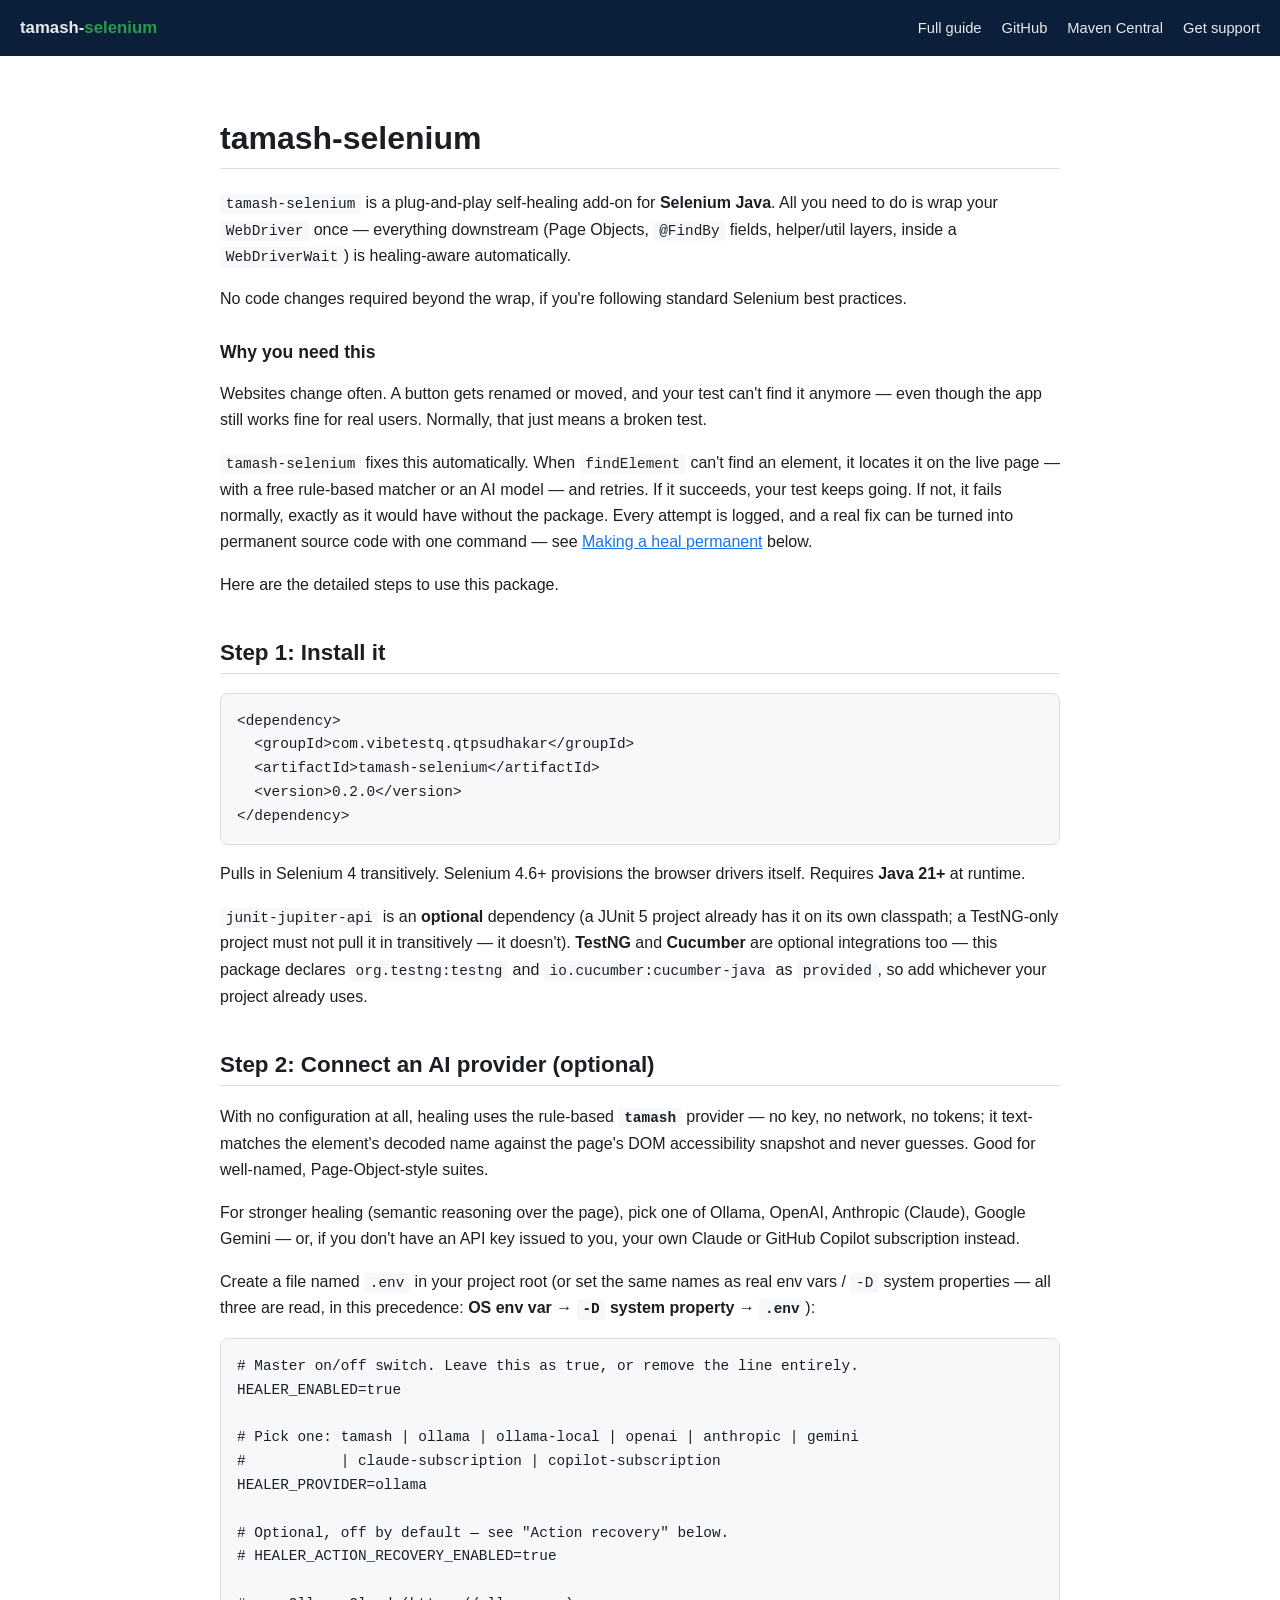
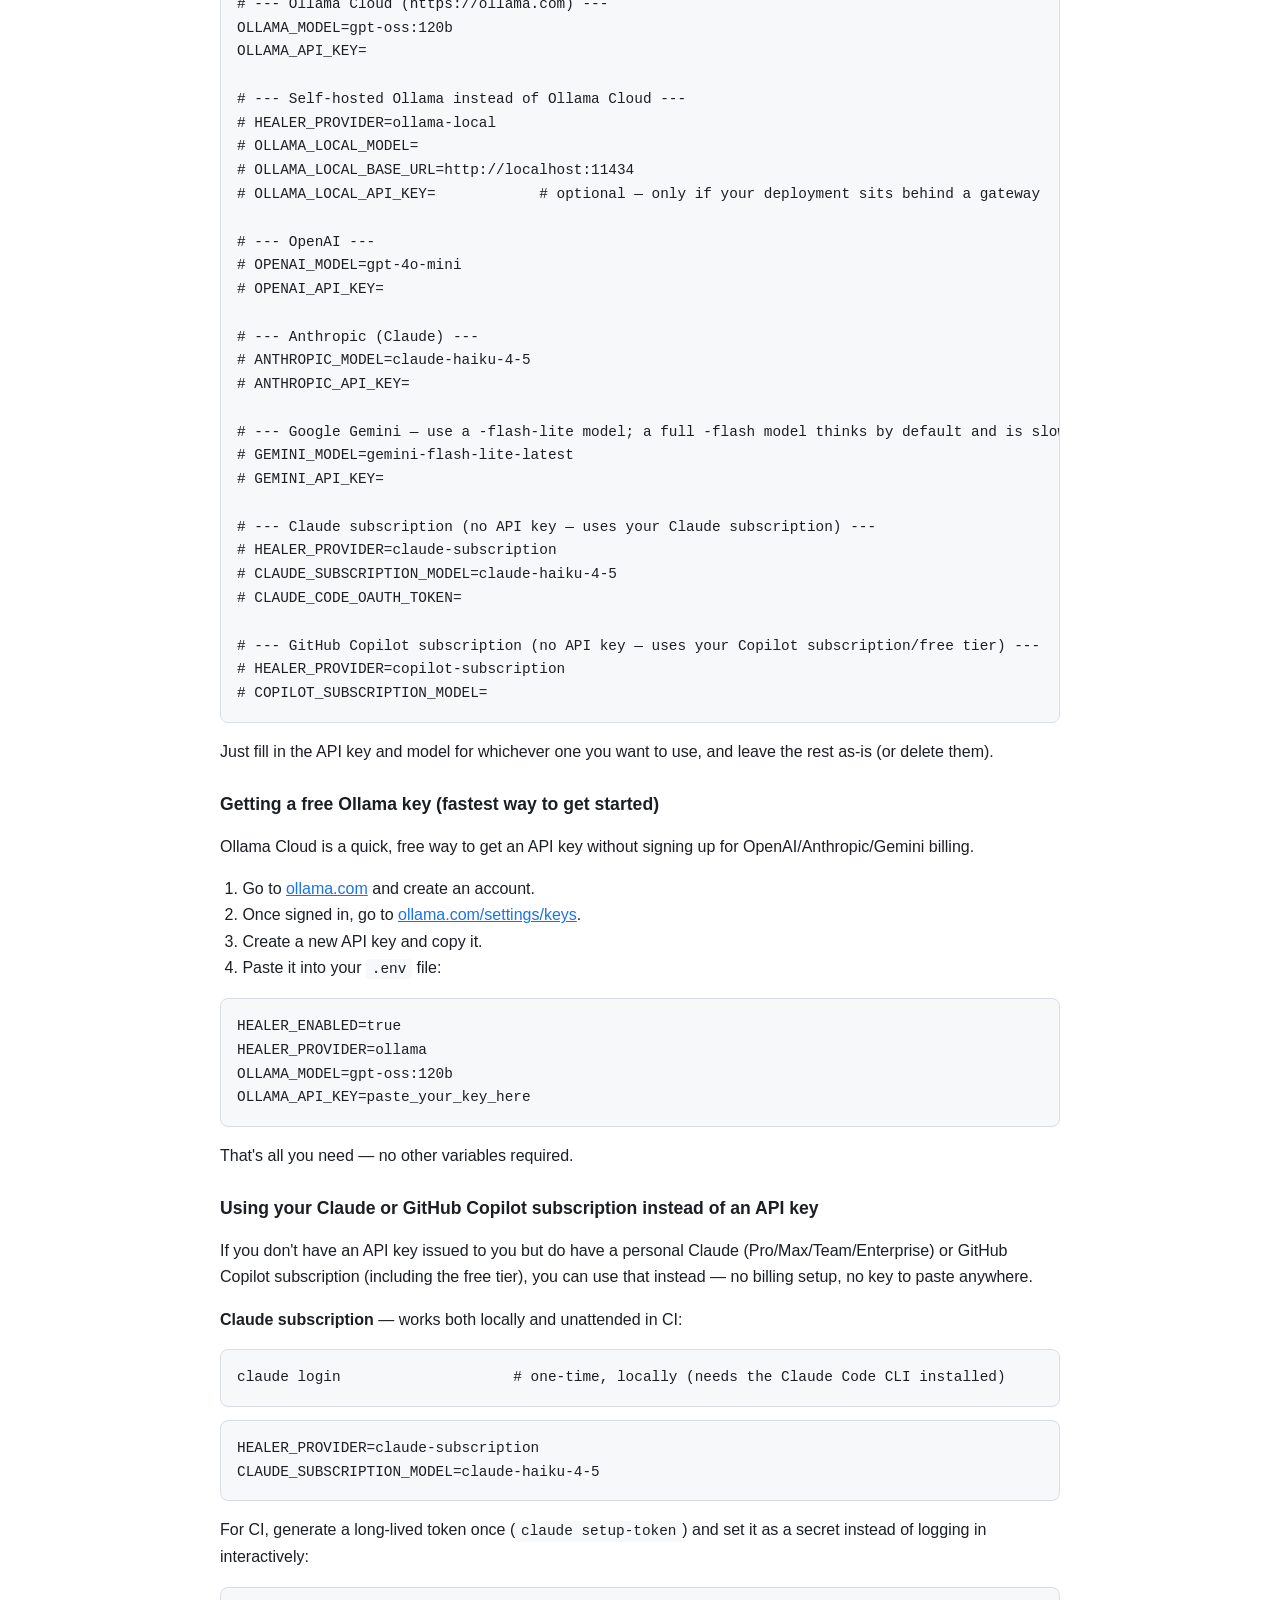
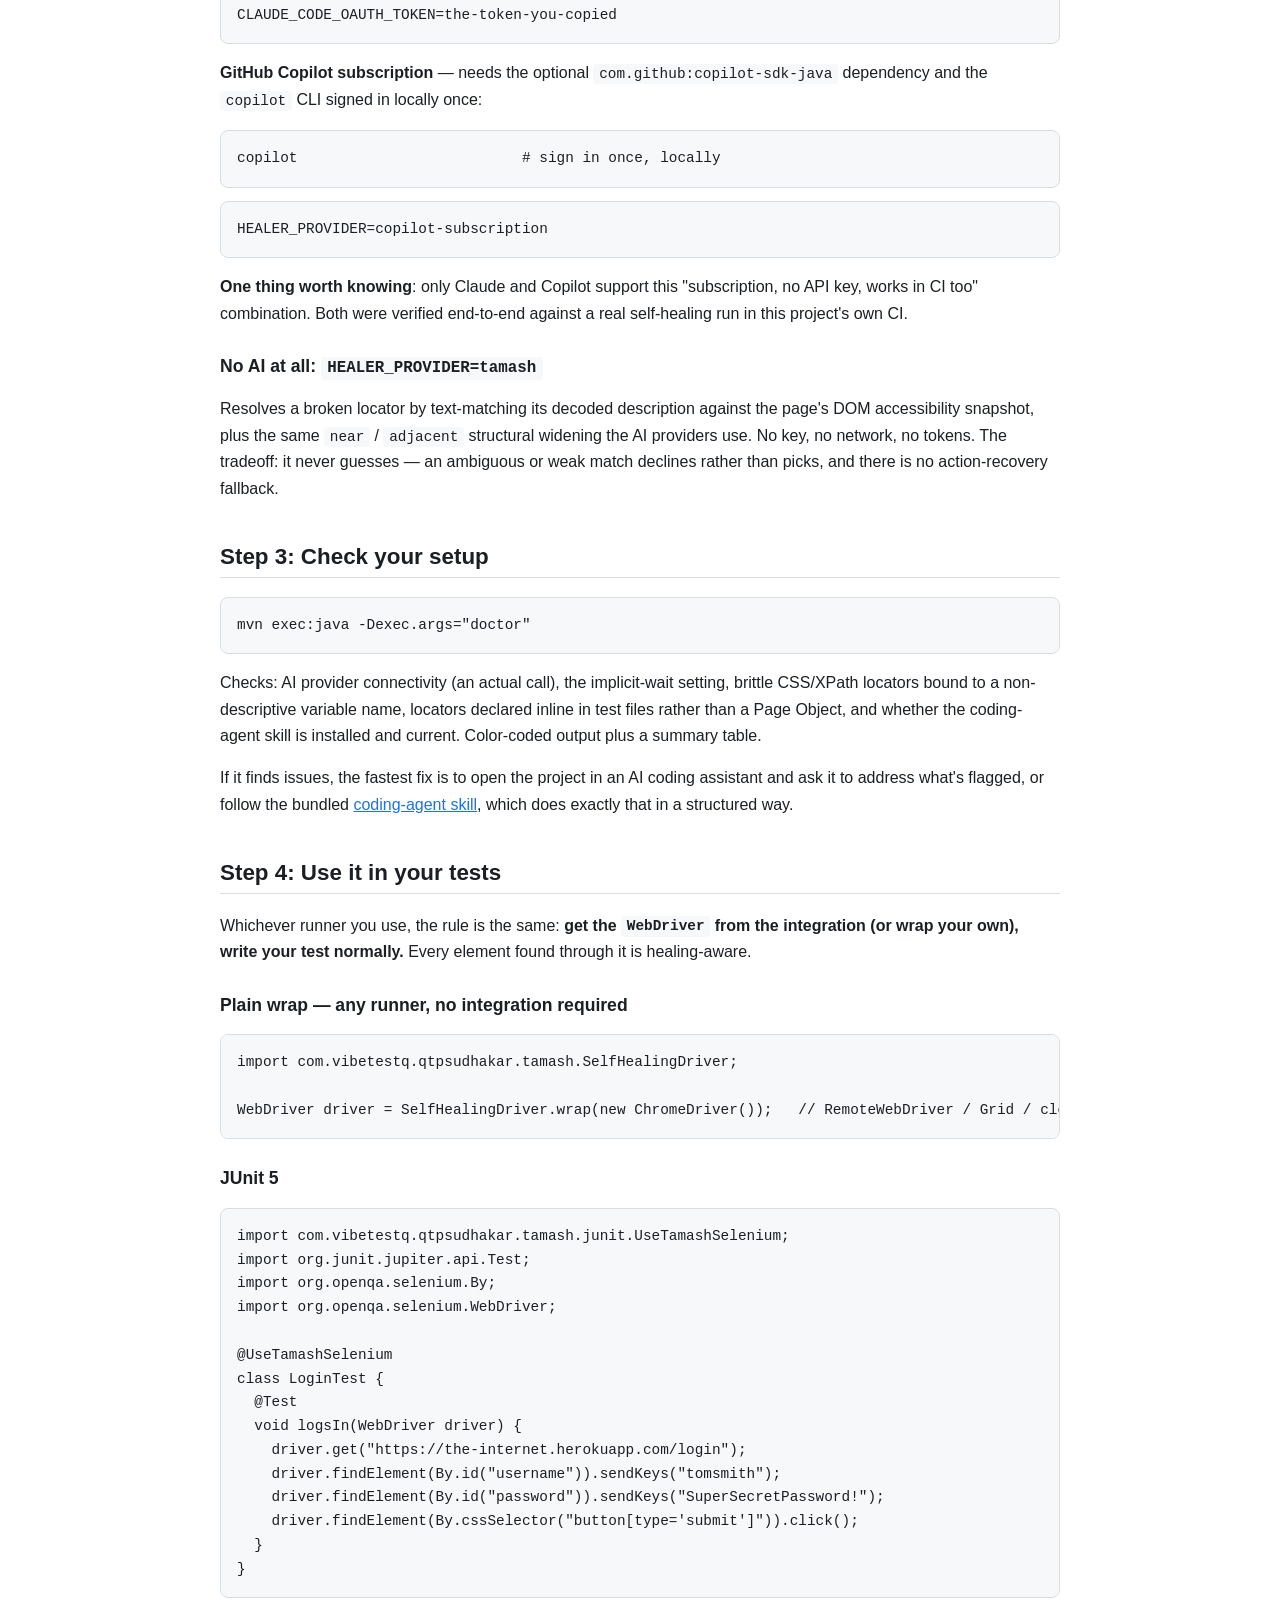
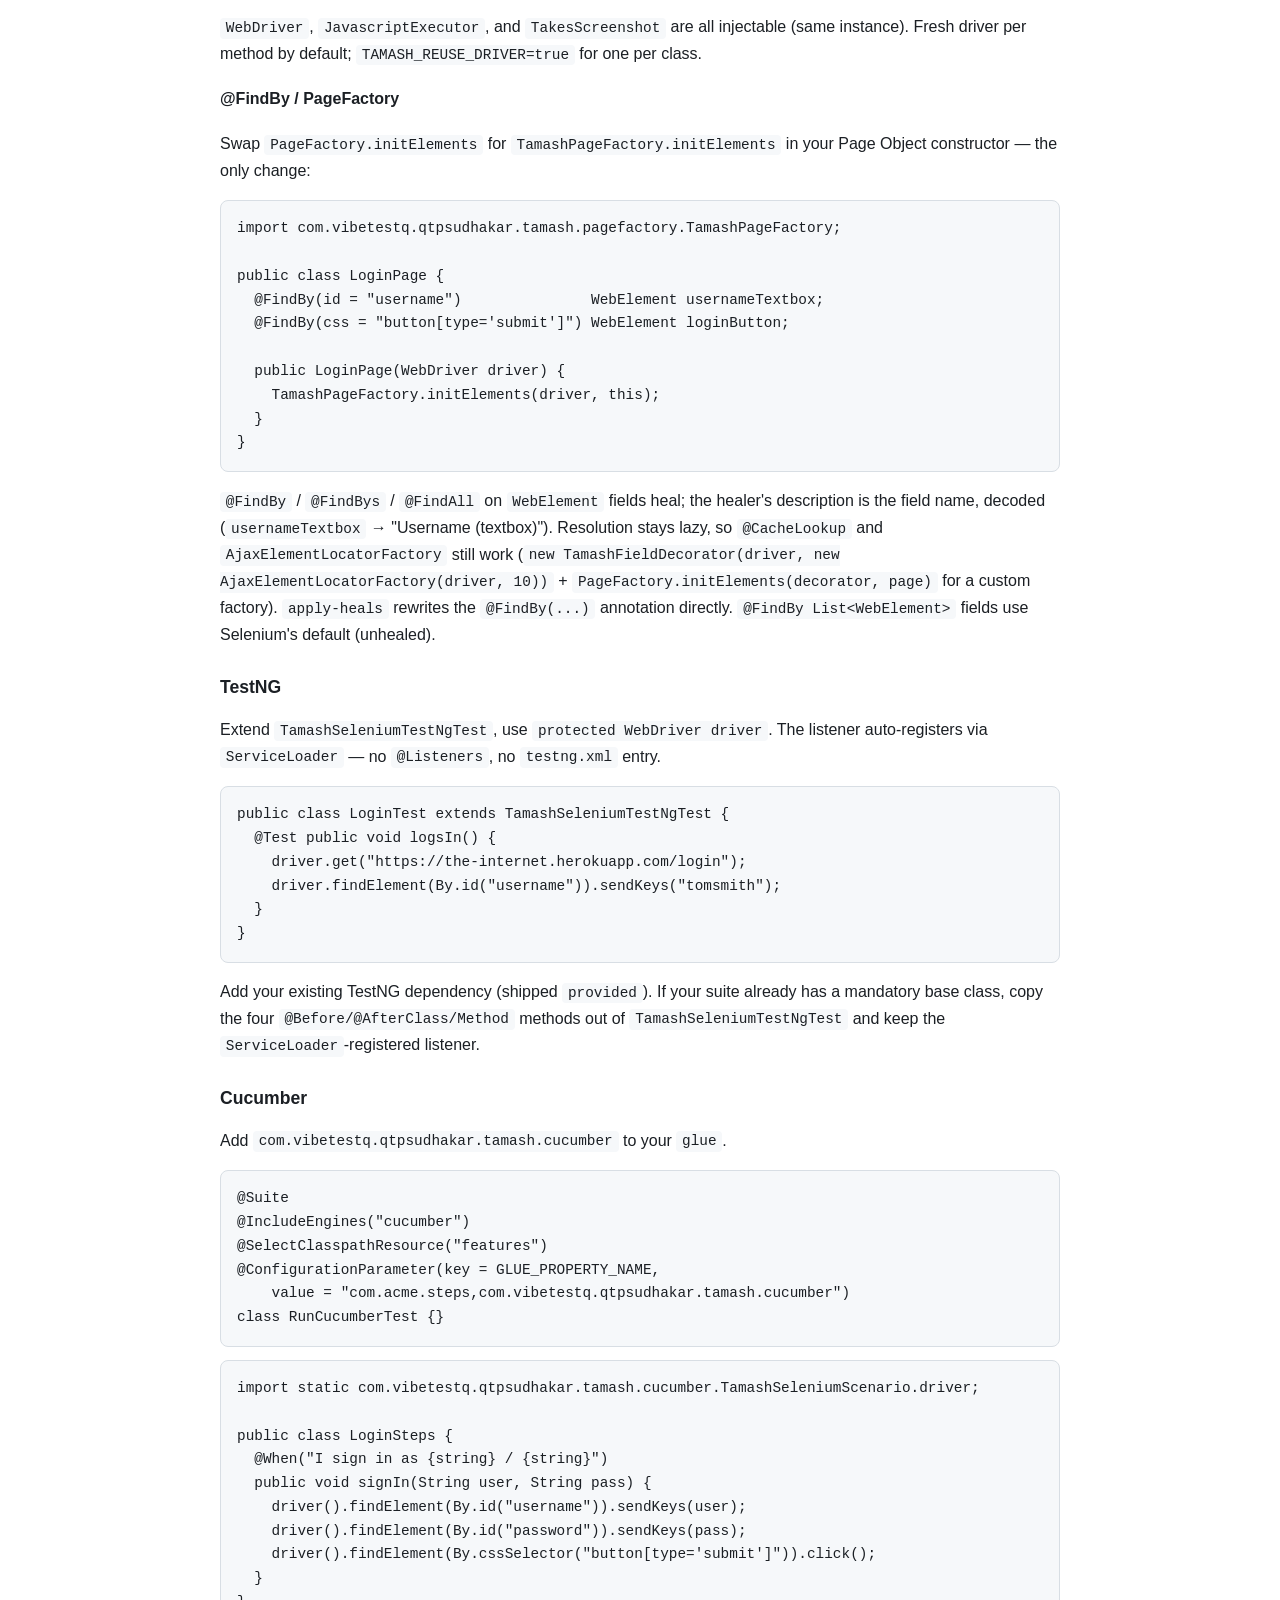
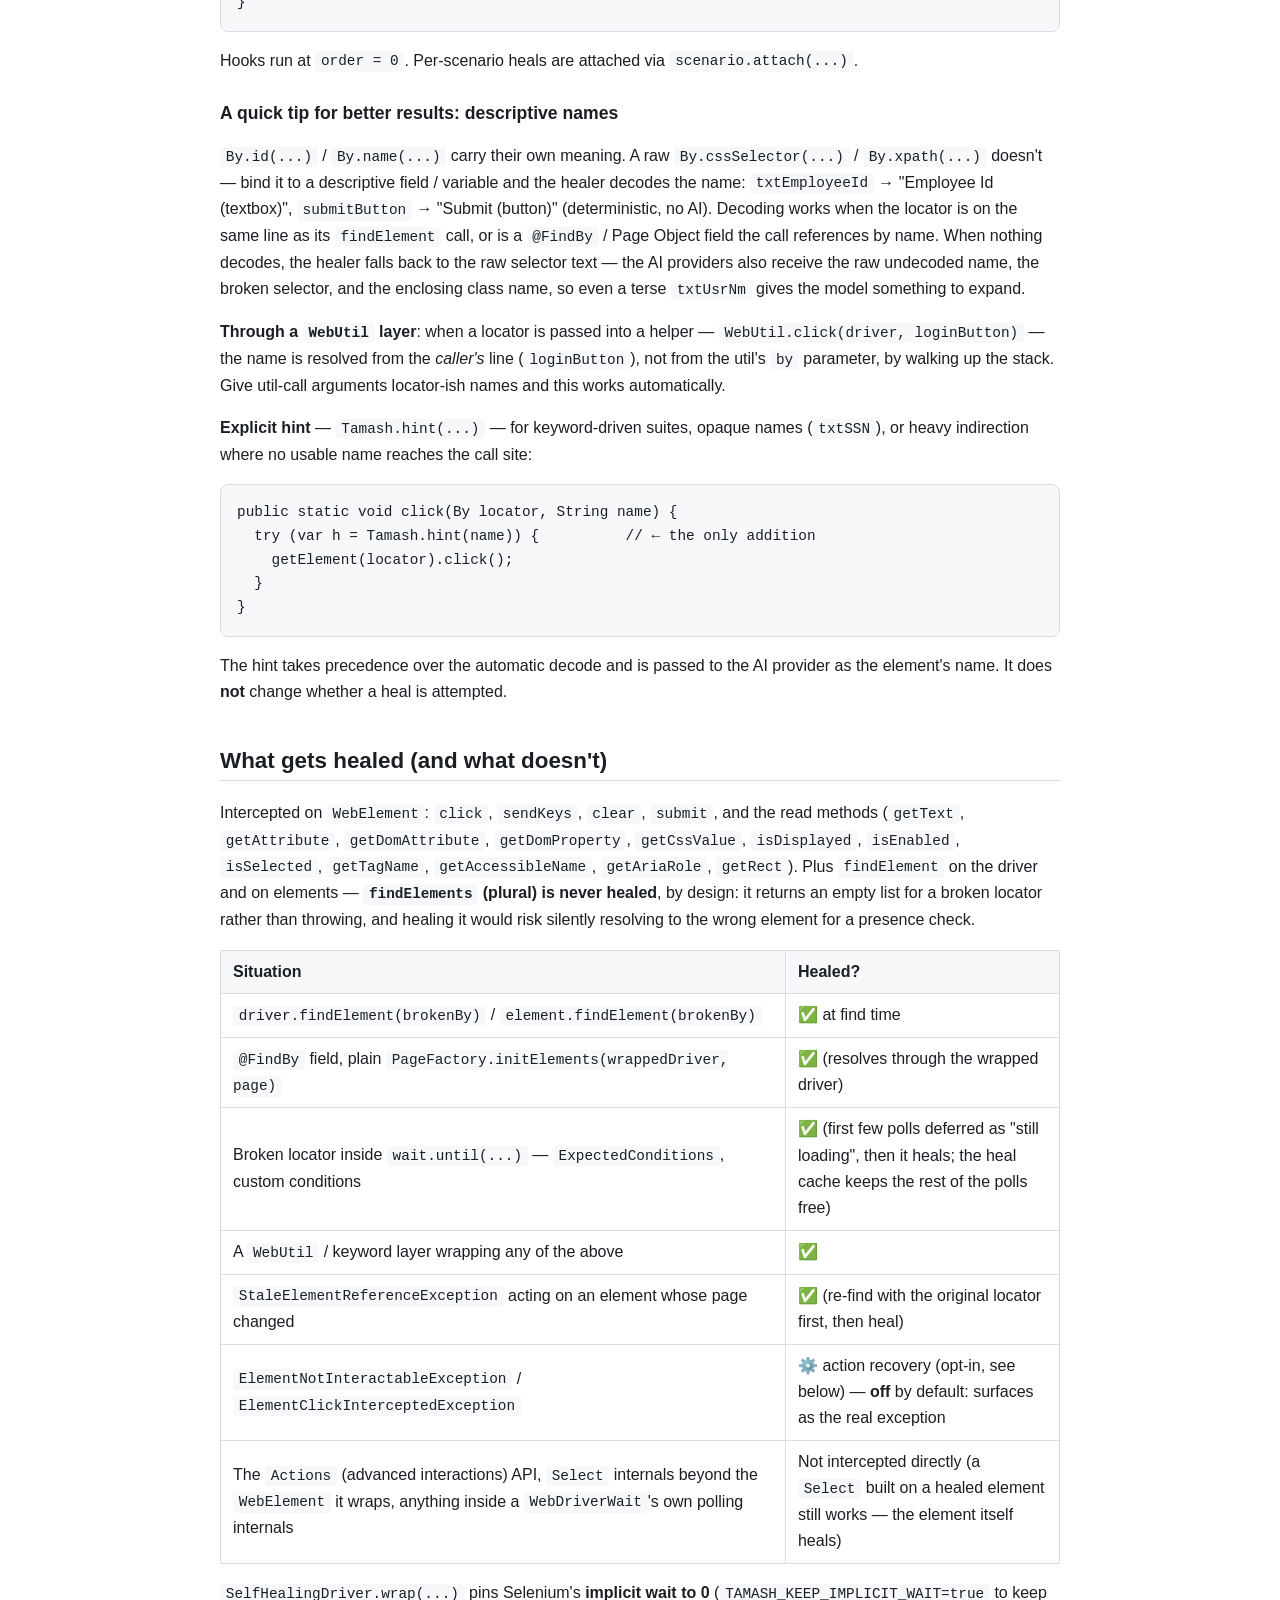
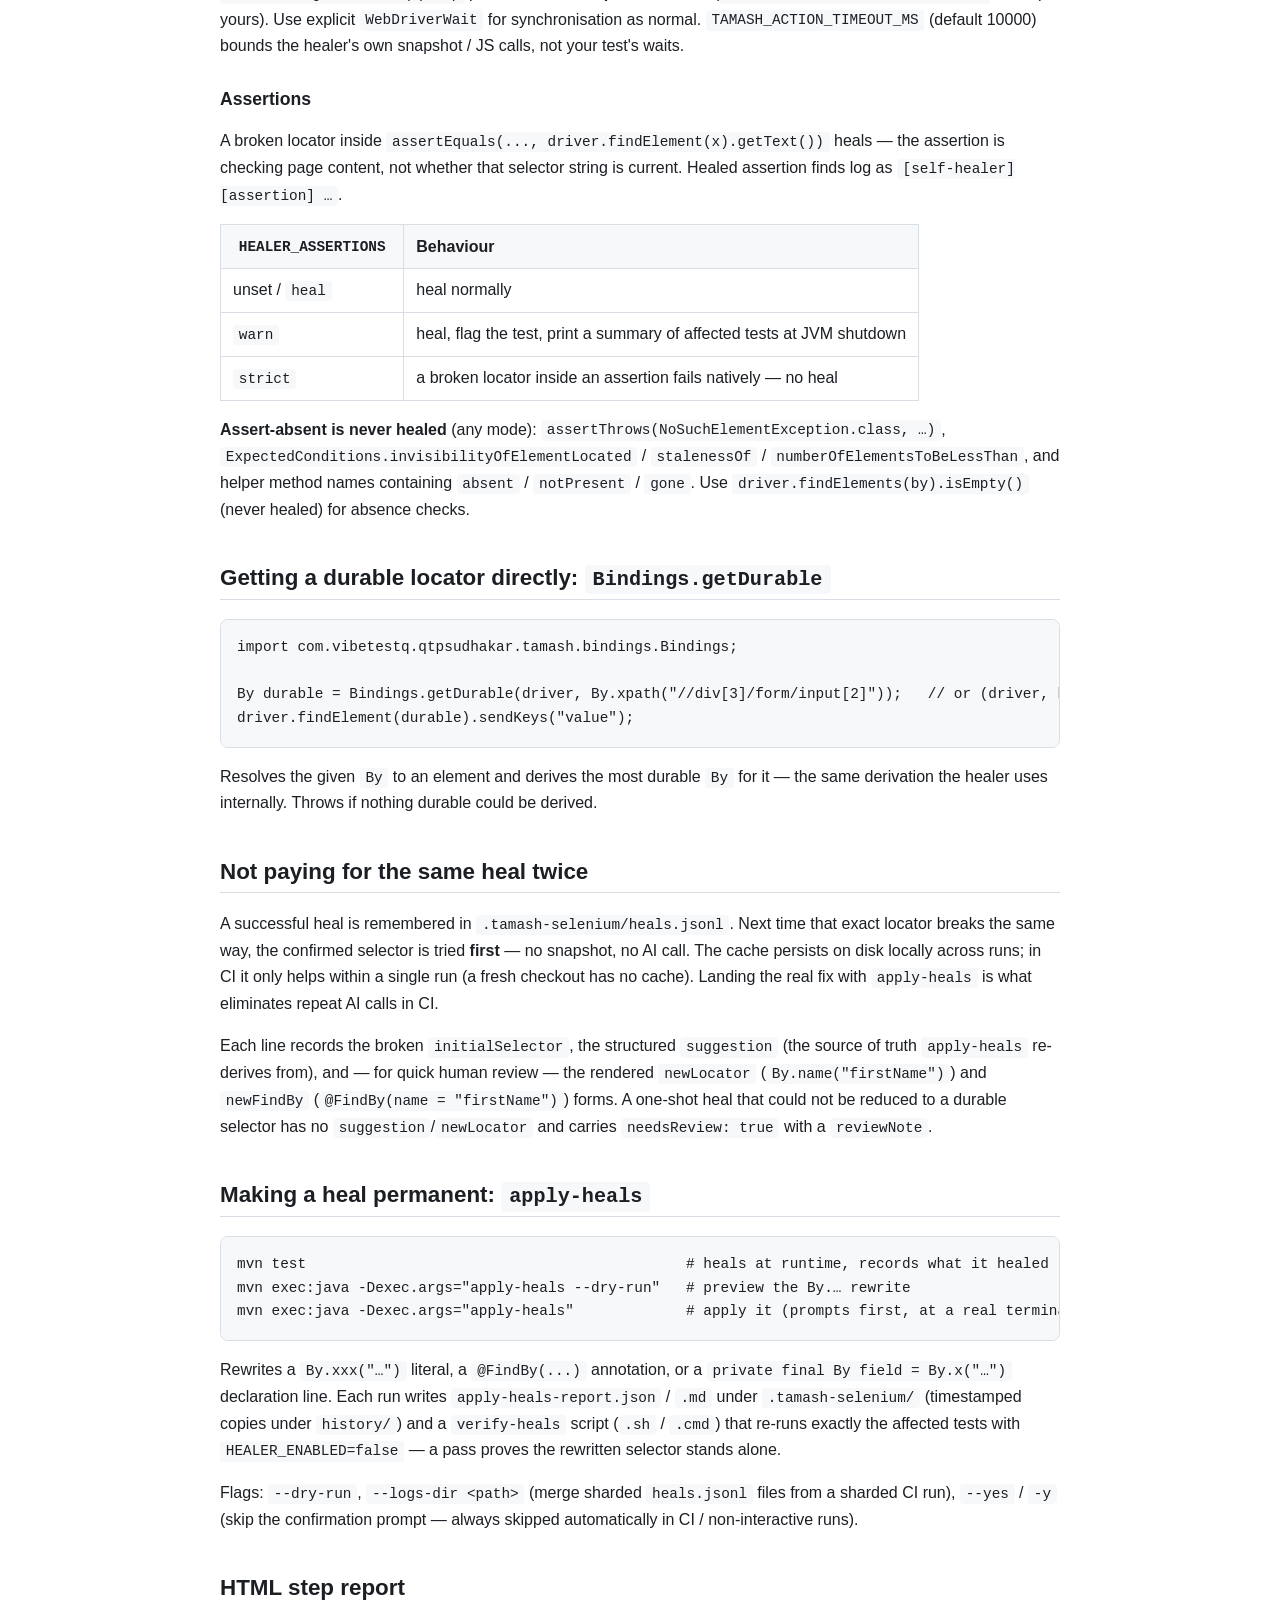
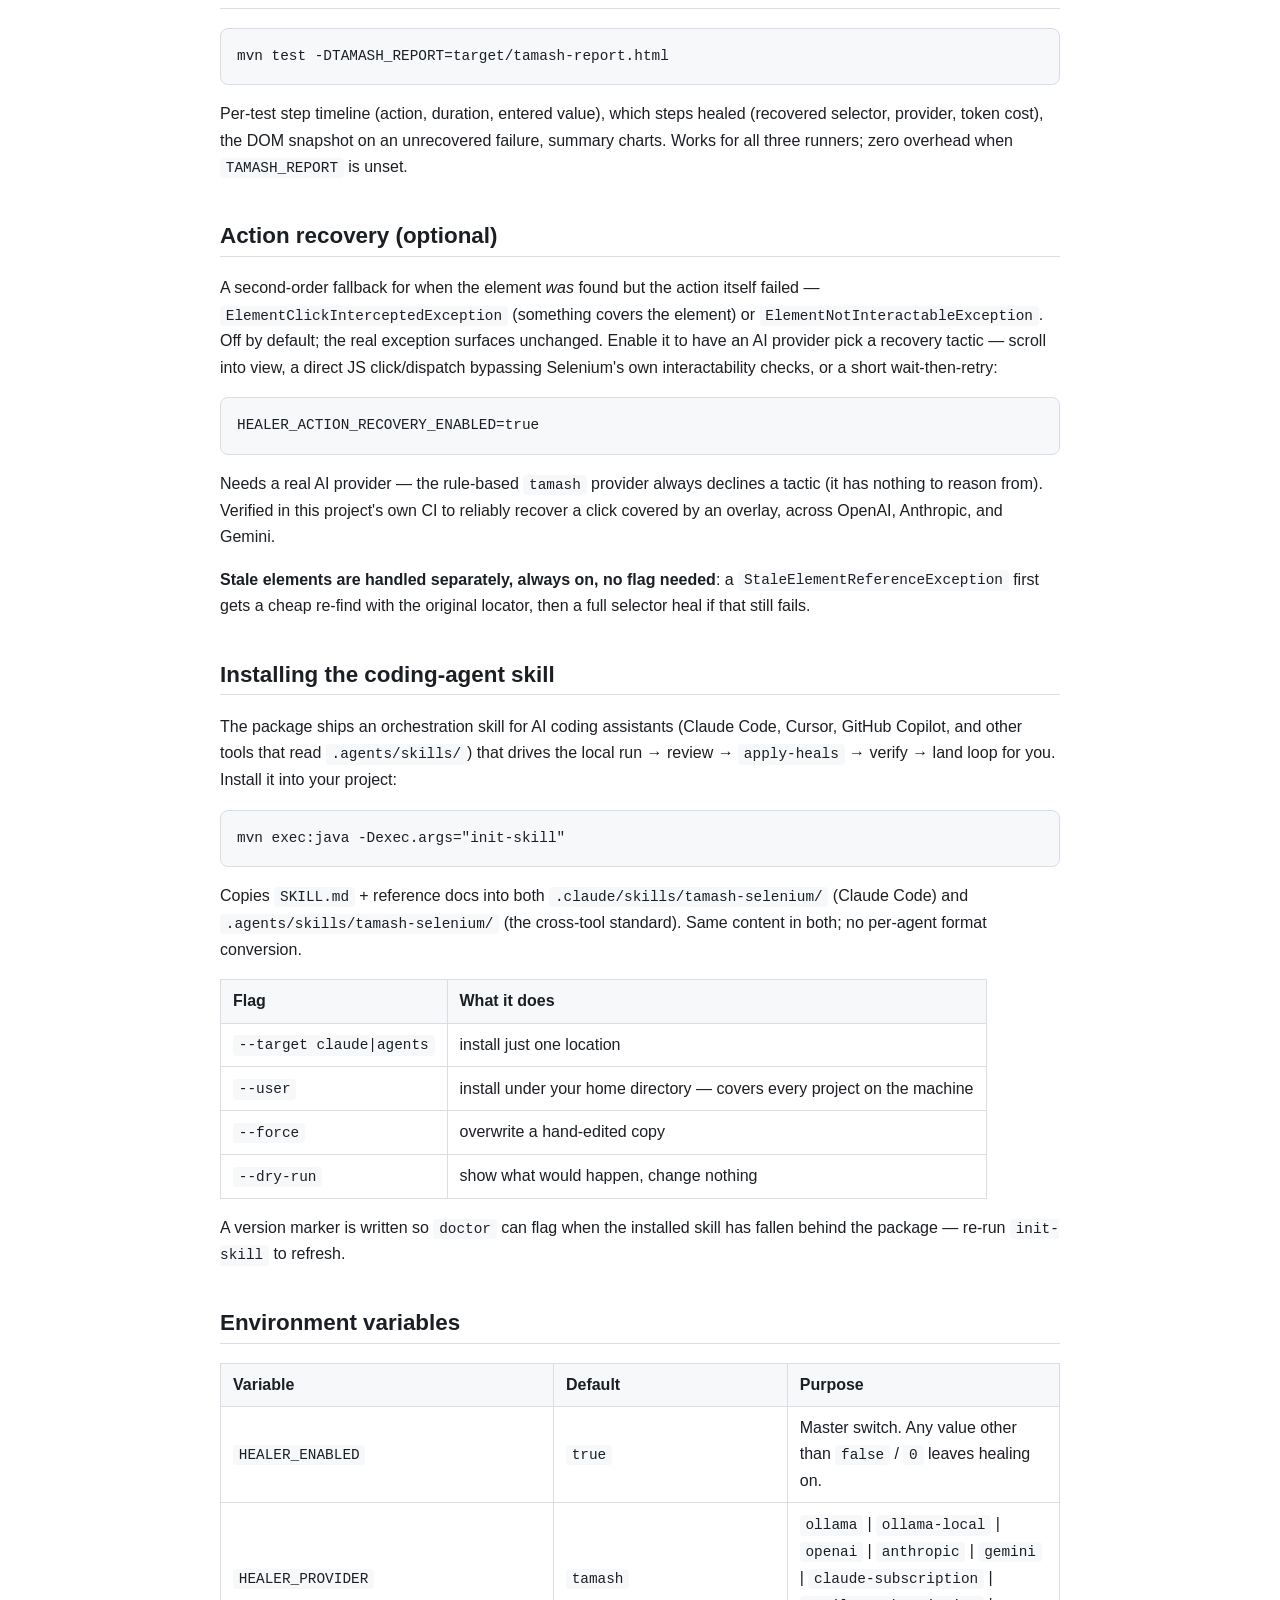
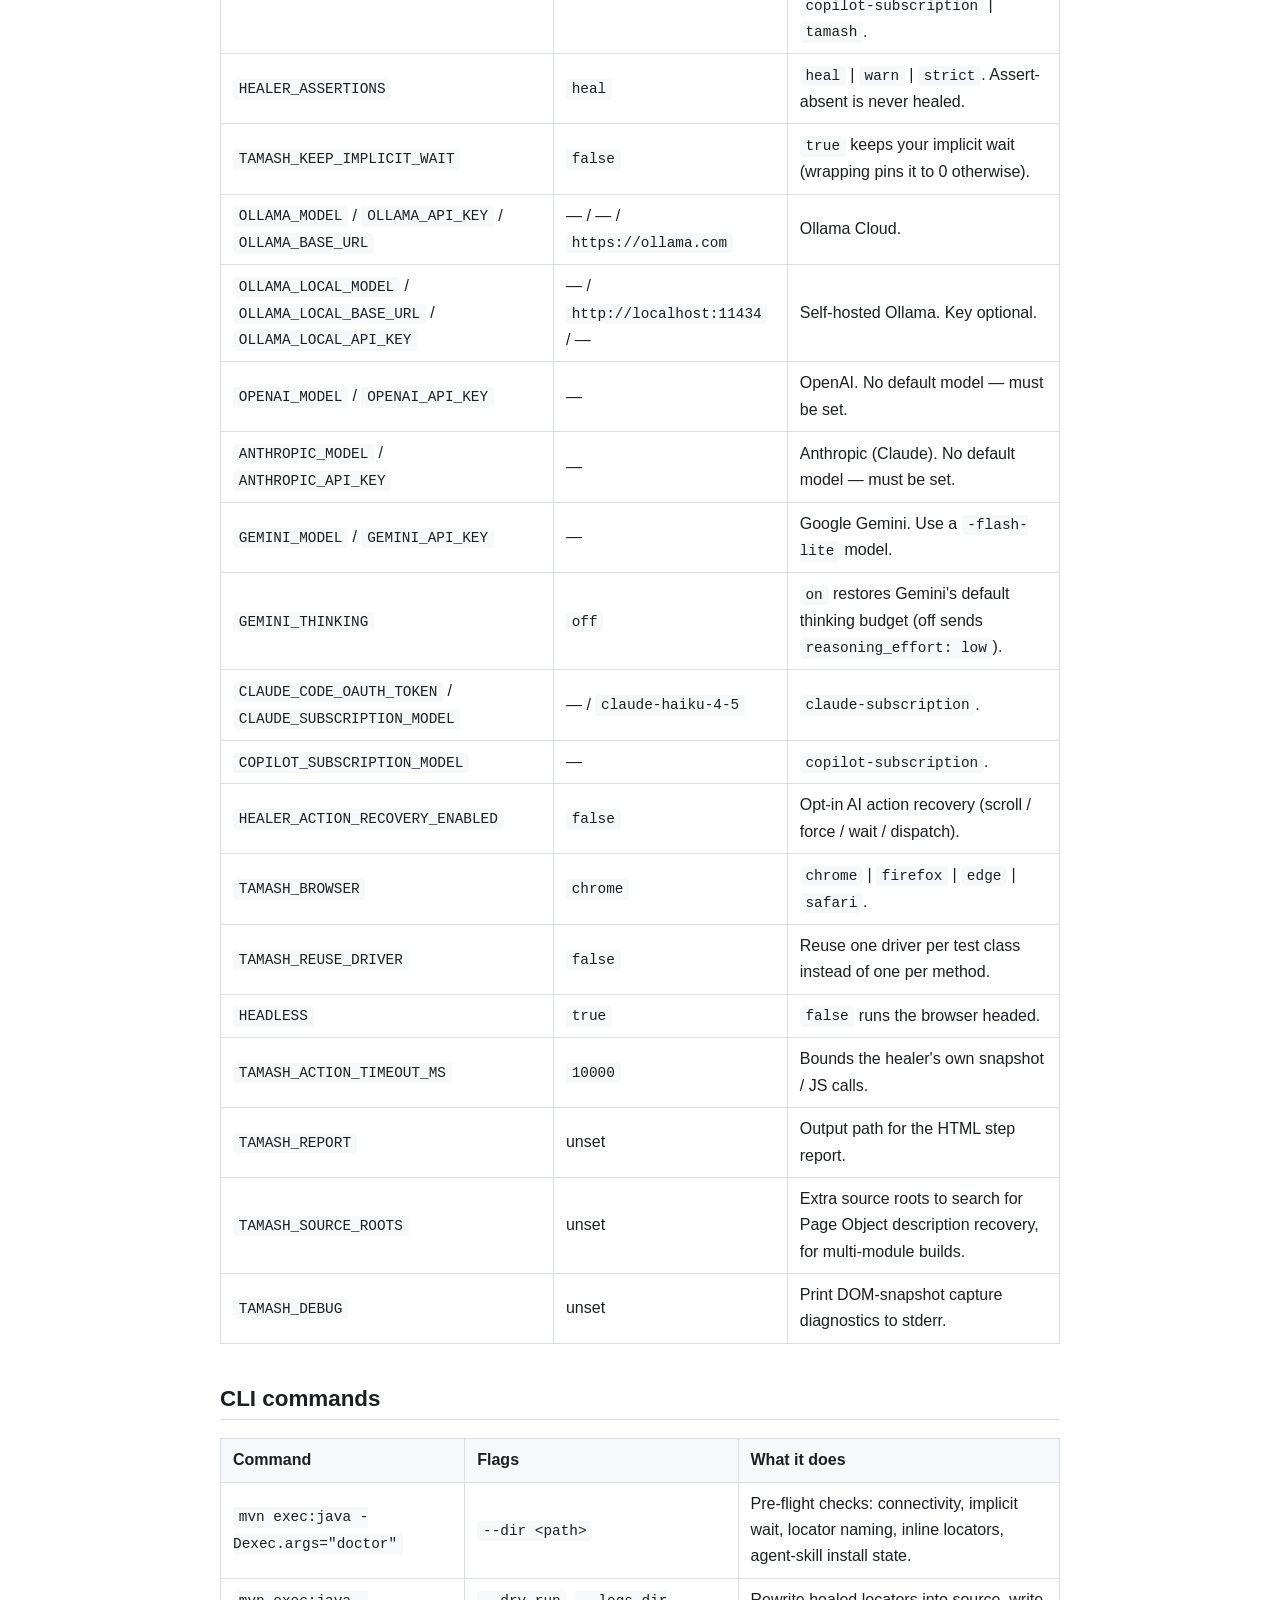
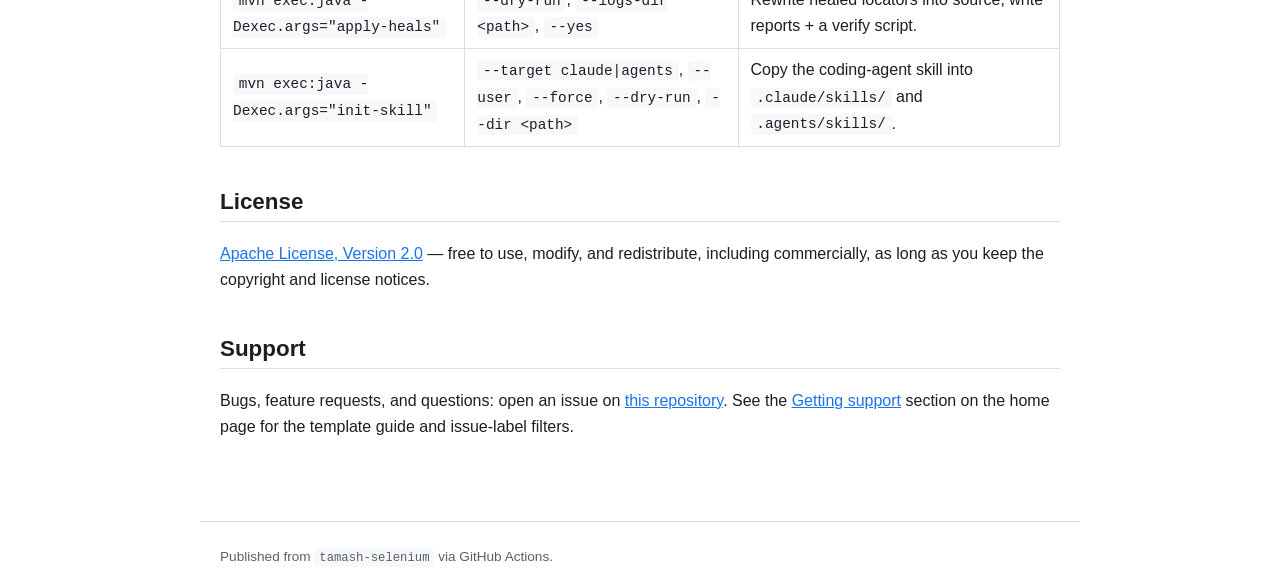
==== commit b5dd99ce: "0.2.0 — first non-beta release Drops the -beta qualifier. Functionally identical to 0.1.0-beta.4; th" ====
--- a/docs/guide.html
+++ b/docs/guide.html
@@ -39,7 +39,7 @@
 <pre><code class="language-xml">&lt;dependency&gt;
   &lt;groupId&gt;com.vibetestq.qtpsudhakar&lt;/groupId&gt;
   &lt;artifactId&gt;tamash-selenium&lt;/artifactId&gt;
-  &lt;version&gt;0.1.0-beta.4&lt;/version&gt;
+  &lt;version&gt;0.2.0&lt;/version&gt;
 &lt;/dependency&gt;
 </code></pre>
 <p>Pulls in Selenium 4 transitively. Selenium 4.6+ provisions the browser drivers itself. Requires
